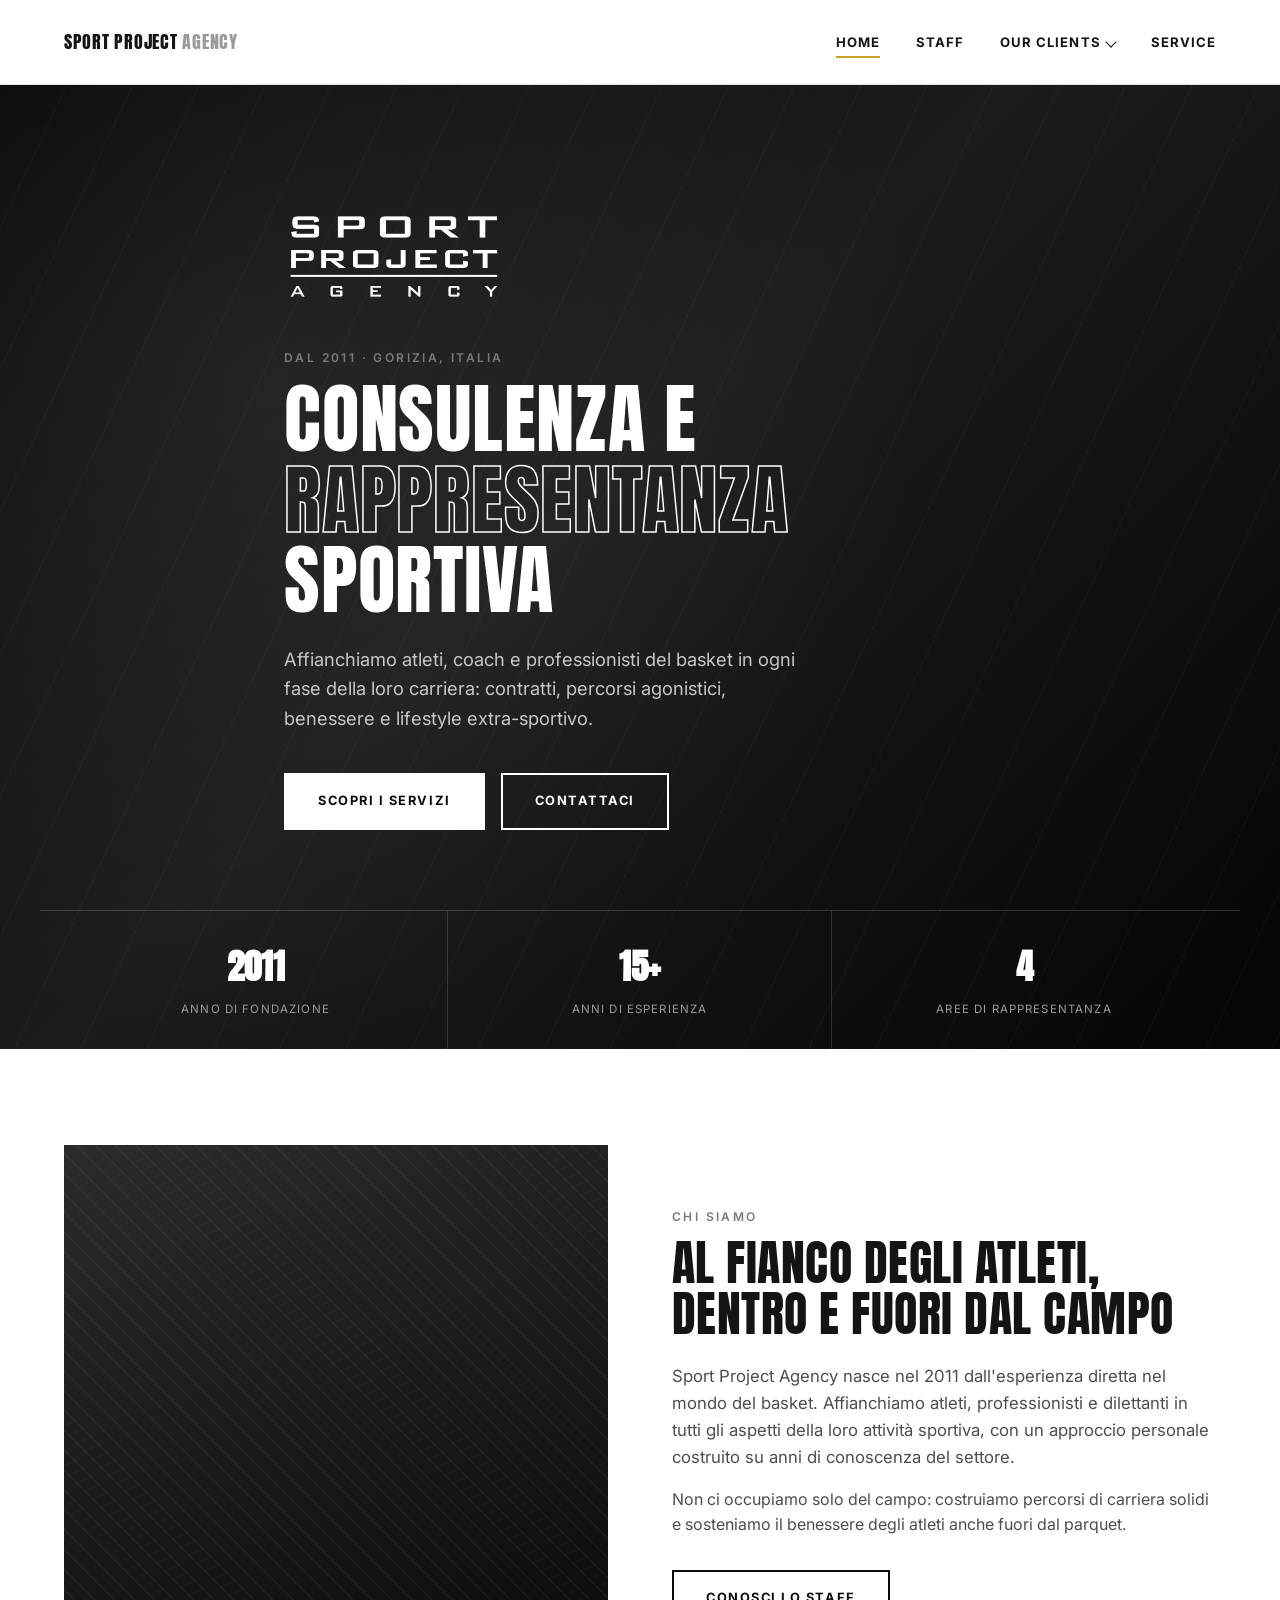
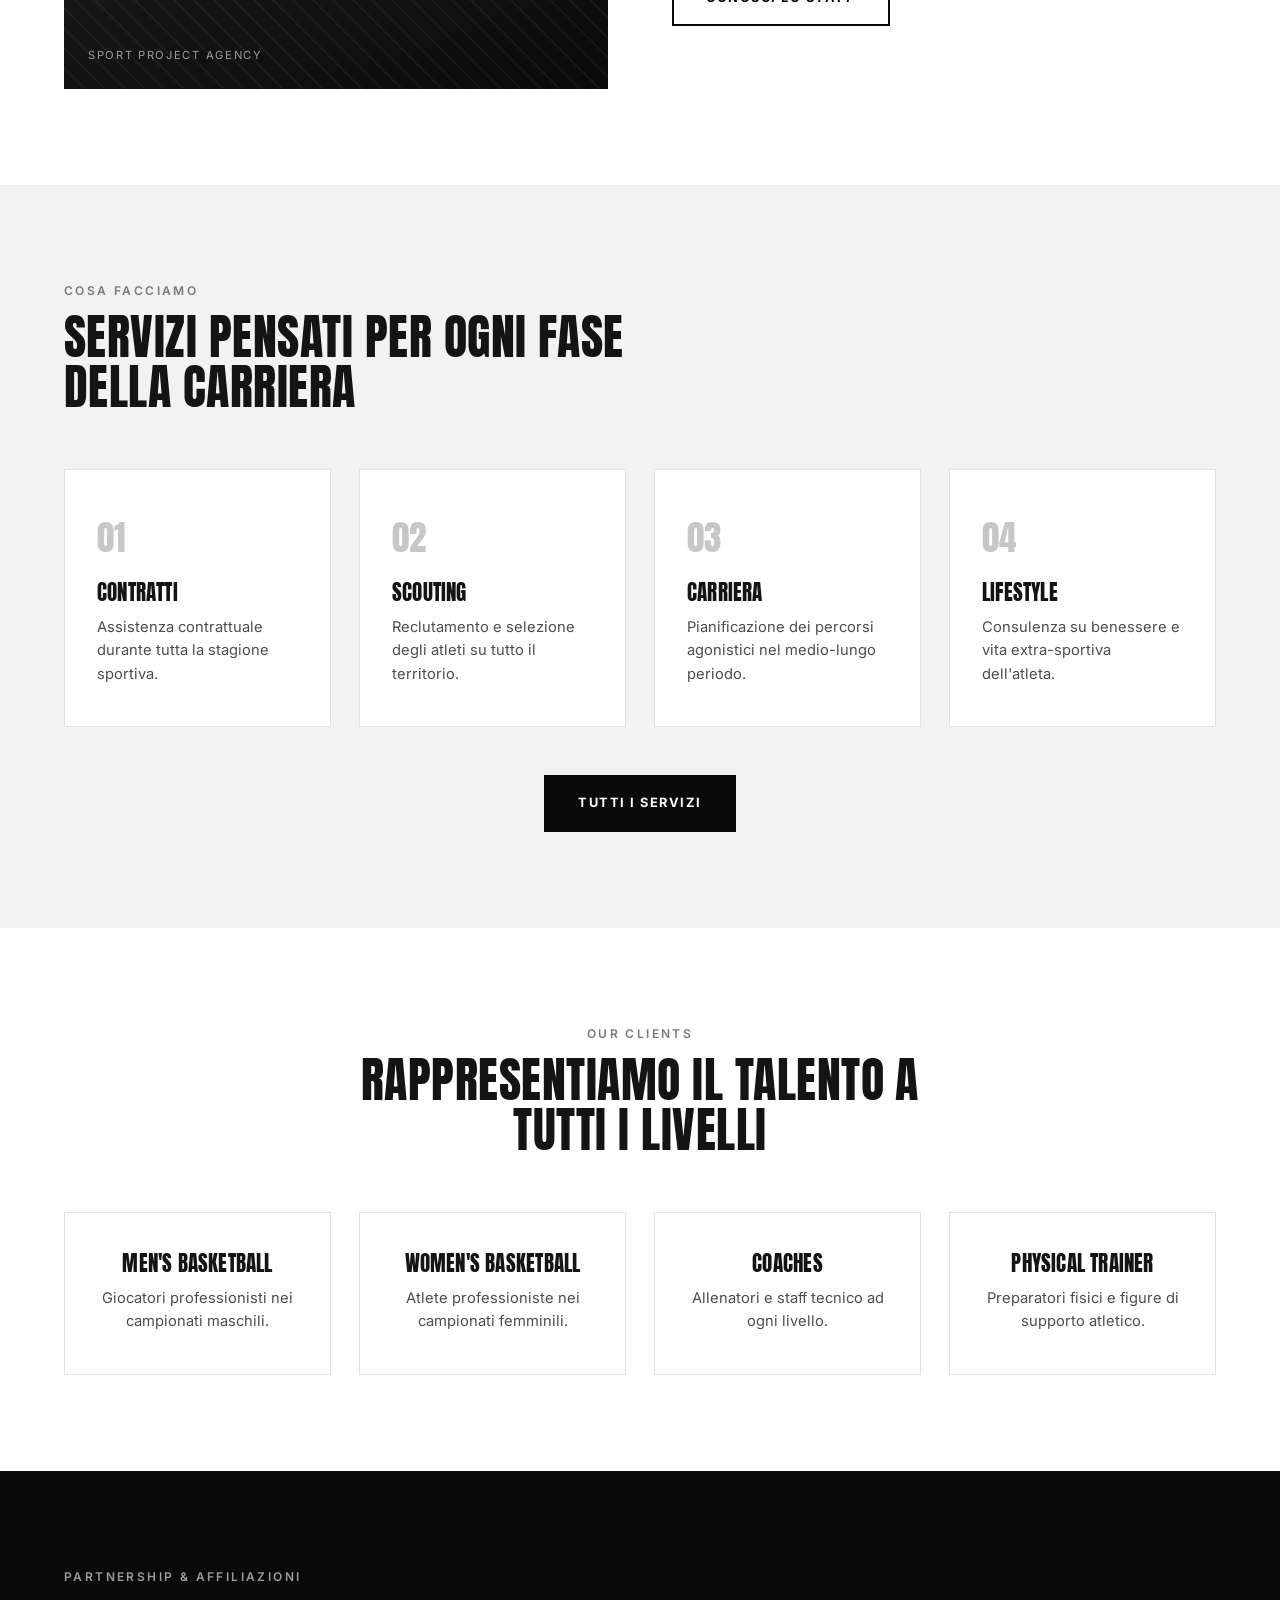
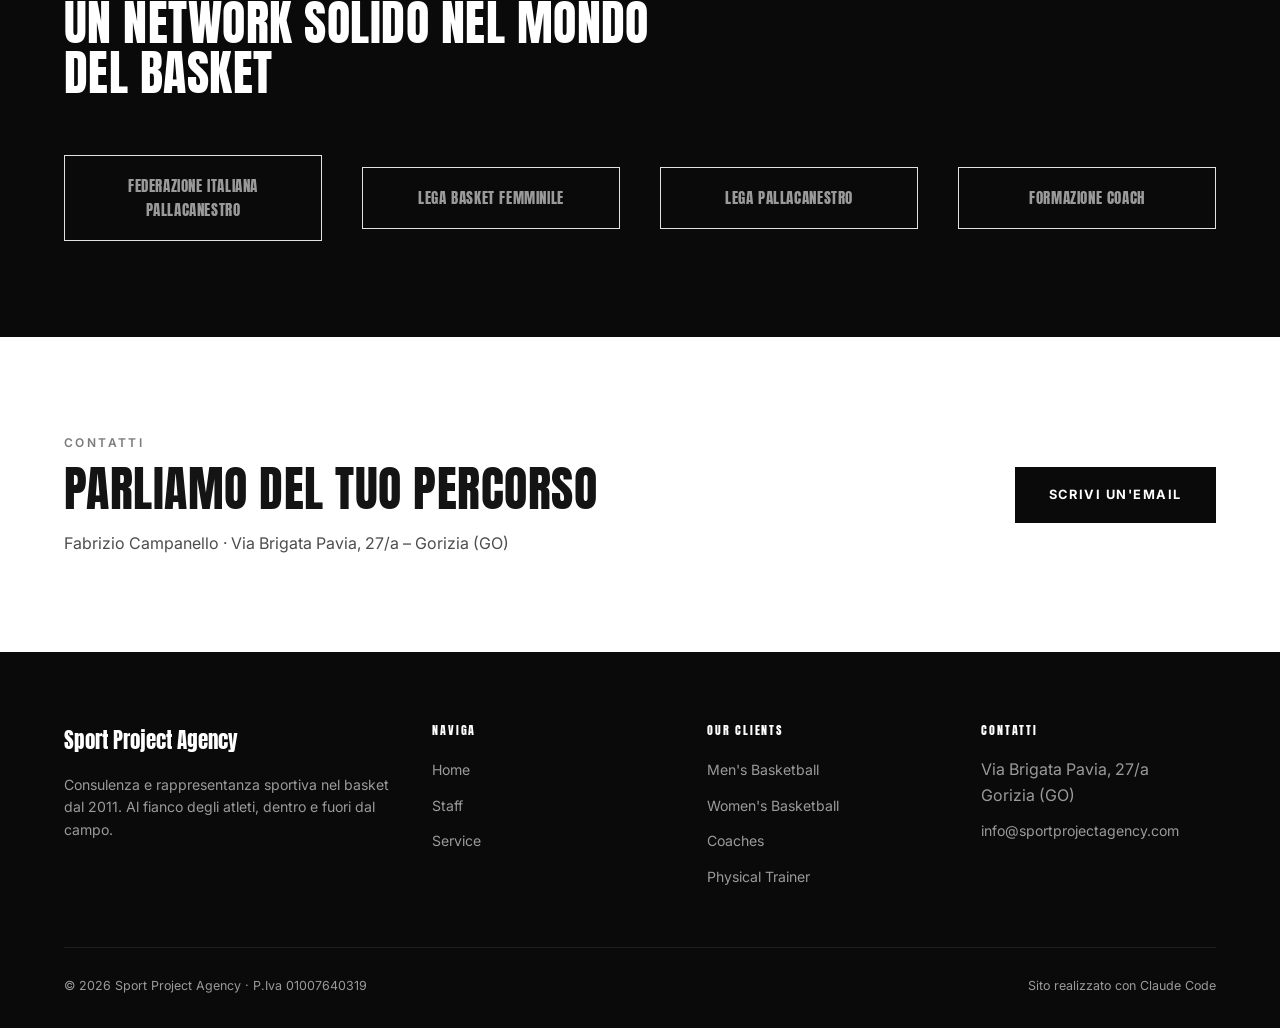
==== index.html @ 3b588384 "Add files via upload" ====
<!DOCTYPE html>
<html lang="it">
<head>
<meta charset="UTF-8">
<meta name="viewport" content="width=device-width, initial-scale=1.0">
<title>Sport Project Agency | Consulenza e Rappresentanza Sportiva</title>
<meta name="description" content="Sport Project Agency: consulenza e rappresentanza sportiva nel basket. Assistenza contrattuale, scouting, pianificazione carriera e benessere per atleti, coach e preparatori.">
<link rel="preconnect" href="https://fonts.googleapis.com">
<link href="https://fonts.googleapis.com/css2?family=Anton&family=Inter:wght@400;500;600;700&display=swap" rel="stylesheet">
<link rel="stylesheet" href="css/style.css">
</head>
<body>

<header class="site-header">
  <div class="container">
    <a href="index.html" class="logo">Sport Project <span>Agency</span></a>
    <nav class="nav">
      <ul class="nav-list">
        <li class="is-active"><a href="index.html">Home</a></li>
        <li><a href="staff.html">Staff</a></li>
        <li class="has-dropdown">
          <a href="#" class="dropdown-toggle">Our Clients <span class="caret"></span></a>
          <ul class="dropdown-menu">
            <li><a href="clients/mens-basketball.html">Men's Basketball</a></li>
            <li><a href="clients/womens-basketball.html">Women's Basketball</a></li>
            <li><a href="clients/coaches.html">Coaches</a></li>
            <li><a href="clients/physical-trainer.html">Physical Trainer</a></li>
          </ul>
        </li>
        <li><a href="service.html">Service</a></li>
      </ul>
      <a href="#contatti" class="btn btn--outline nav-cta">Contatti</a>
    </nav>
    <button class="nav-toggle" aria-label="Apri menu">
      <span></span><span></span><span></span>
    </button>
  </div>
</header>

<section class="hero">
  <div class="hero-bg"></div>
  <div class="container hero-content">
    <img src="assets/logo.png" alt="Sport Project Agency" class="hero-logo">
    <span class="eyebrow">Dal 2011 &middot; Gorizia, Italia</span>
    <h1>Consulenza e <em>rappresentanza</em> sportiva</h1>
    <p class="lead">Affianchiamo atleti, coach e professionisti del basket in ogni fase della loro carriera: contratti, percorsi agonistici, benessere e lifestyle extra-sportivo.</p>
    <div class="hero-actions">
      <a href="service.html" class="btn btn--light">Scopri i Servizi</a>
      <a href="#contatti" class="btn btn--outline" style="border-color:#fff;color:#fff">Contattaci</a>
    </div>
  </div>
  <div class="container hero-stats">
    <div><strong>2011</strong><span>Anno di Fondazione</span></div>
    <div><strong>15+</strong><span>Anni di Esperienza</span></div>
    <div><strong>4</strong><span>Aree di Rappresentanza</span></div>
  </div>
</section>

<section class="section">
  <div class="container split reveal">
    <div class="media-block square" data-label="Sport Project Agency"></div>
    <div>
      <span class="eyebrow">Chi Siamo</span>
      <h2>Al fianco degli atleti, dentro e fuori dal campo</h2>
      <p style="margin-top:24px;font-size:1.05rem;">Sport Project Agency nasce nel 2011 dall'esperienza diretta nel mondo del basket. Affianchiamo atleti, professionisti e dilettanti in tutti gli aspetti della loro attivit&agrave; sportiva, con un approccio personale costruito su anni di conoscenza del settore.</p>
      <p style="margin-top:16px;">Non ci occupiamo solo del campo: costruiamo percorsi di carriera solidi e sosteniamo il benessere degli atleti anche fuori dal parquet.</p>
      <a href="staff.html" class="btn btn--outline" style="margin-top:32px;">Conosci lo Staff</a>
    </div>
  </div>
</section>

<section class="section section--gray">
  <div class="container">
    <div class="section-head reveal">
      <span class="eyebrow">Cosa Facciamo</span>
      <h2>Servizi pensati per ogni fase della carriera</h2>
    </div>
    <div class="grid grid--4 reveal">
      <div class="card">
        <span class="num">01</span>
        <h3>Contratti</h3>
        <p>Assistenza contrattuale durante tutta la stagione sportiva.</p>
      </div>
      <div class="card">
        <span class="num">02</span>
        <h3>Scouting</h3>
        <p>Reclutamento e selezione degli atleti su tutto il territorio.</p>
      </div>
      <div class="card">
        <span class="num">03</span>
        <h3>Carriera</h3>
        <p>Pianificazione dei percorsi agonistici nel medio-lungo periodo.</p>
      </div>
      <div class="card">
        <span class="num">04</span>
        <h3>Lifestyle</h3>
        <p>Consulenza su benessere e vita extra-sportiva dell'atleta.</p>
      </div>
    </div>
    <div style="margin-top:48px;text-align:center;" class="reveal">
      <a href="service.html" class="btn">Tutti i Servizi</a>
    </div>
  </div>
</section>

<section class="section">
  <div class="container">
    <div class="section-head center reveal">
      <span class="eyebrow">Our Clients</span>
      <h2>Rappresentiamo il talento a tutti i livelli</h2>
    </div>
    <div class="grid grid--4 reveal">
      <a href="clients/mens-basketball.html" class="card" style="text-align:center;">
        <h3>Men's Basketball</h3>
        <p>Giocatori professionisti nei campionati maschili.</p>
      </a>
      <a href="clients/womens-basketball.html" class="card" style="text-align:center;">
        <h3>Women's Basketball</h3>
        <p>Atlete professioniste nei campionati femminili.</p>
      </a>
      <a href="clients/coaches.html" class="card" style="text-align:center;">
        <h3>Coaches</h3>
        <p>Allenatori e staff tecnico ad ogni livello.</p>
      </a>
      <a href="clients/physical-trainer.html" class="card" style="text-align:center;">
        <h3>Physical Trainer</h3>
        <p>Preparatori fisici e figure di supporto atletico.</p>
      </a>
    </div>
  </div>
</section>

<section class="section section--dark">
  <div class="container">
    <div class="section-head reveal">
      <span class="eyebrow">Partnership &amp; Affiliazioni</span>
      <h2>Un network solido nel mondo del basket</h2>
    </div>
    <div class="partners-row reveal">
      <div class="partner-badge">Federazione Italiana Pallacanestro</div>
      <div class="partner-badge">Lega Basket Femminile</div>
      <div class="partner-badge">Lega Pallacanestro</div>
      <div class="partner-badge">Formazione Coach</div>
    </div>
  </div>
</section>

<section class="section" id="contatti">
  <div class="container cta-band reveal">
    <div>
      <span class="eyebrow">Contatti</span>
      <h2>Parliamo del tuo percorso</h2>
      <p style="margin-top:16px;">Fabrizio Campanello &middot; Via Brigata Pavia, 27/a &ndash; Gorizia (GO)</p>
    </div>
    <a href="mailto:info@sportprojectagency.com" class="btn">Scrivi un'Email</a>
  </div>
</section>

<footer class="site-footer">
  <div class="container">
    <div class="footer-grid">
      <div>
        <span class="footer-logo">Sport Project Agency</span>
        <p>Consulenza e rappresentanza sportiva nel basket dal 2011. Al fianco degli atleti, dentro e fuori dal campo.</p>
      </div>
      <div>
        <h4>Naviga</h4>
        <ul>
          <li><a href="index.html">Home</a></li>
          <li><a href="staff.html">Staff</a></li>
          <li><a href="service.html">Service</a></li>
        </ul>
      </div>
      <div>
        <h4>Our Clients</h4>
        <ul>
          <li><a href="clients/mens-basketball.html">Men's Basketball</a></li>
          <li><a href="clients/womens-basketball.html">Women's Basketball</a></li>
          <li><a href="clients/coaches.html">Coaches</a></li>
          <li><a href="clients/physical-trainer.html">Physical Trainer</a></li>
        </ul>
      </div>
      <div>
        <h4>Contatti</h4>
        <ul>
          <li>Via Brigata Pavia, 27/a<br>Gorizia (GO)</li>
          <li><a href="mailto:info@sportprojectagency.com">info@sportprojectagency.com</a></li>
        </ul>
      </div>
    </div>
    <div class="footer-bottom">
      <span>&copy; 2026 Sport Project Agency &middot; P.Iva 01007640319</span>
      <span>Sito realizzato con Claude Code</span>
    </div>
  </div>
</footer>

<script src="js/main.js"></script>
</body>
</html>
---- css/style.css ----
/* ==========================================================================
   Sport Project Agency — Design System (Monocromo: Nero / Bianco / Grigio)
   ========================================================================== */

:root {
  --black: #0a0a0a;
  --near-black: #141414;
  --charcoal: #1f1f1f;
  --gray-900: #2b2b2b;
  --gray-700: #4d4d4d;
  --gray-500: #7a7a7a;
  --gray-400: #9a9a9a;
  --gray-300: #c7c7c7;
  --gray-200: #e2e2e2;
  --gray-100: #f2f2f2;
  --white: #ffffff;
  --gold: #c9a227;

  --font-display: 'Anton', 'Arial Narrow', sans-serif;
  --font-body: 'Inter', -apple-system, BlinkMacSystemFont, 'Segoe UI', Arial, sans-serif;

  --container: 1200px;
  --radius: 2px;
  --transition: 0.25s cubic-bezier(0.4, 0, 0.2, 1);
}

* { margin: 0; padding: 0; box-sizing: border-box; }

html { scroll-behavior: smooth; }

body {
  font-family: var(--font-body);
  color: var(--near-black);
  background: var(--white);
  line-height: 1.6;
  -webkit-font-smoothing: antialiased;
}

img { max-width: 100%; display: block; }

a { color: inherit; text-decoration: none; }

ul { list-style: none; }

.container {
  max-width: var(--container);
  margin: 0 auto;
  padding: 0 24px;
}

.eyebrow {
  font-size: 0.75rem;
  letter-spacing: 0.2em;
  text-transform: uppercase;
  color: var(--gray-500);
  font-weight: 600;
  margin-bottom: 12px;
  display: block;
}

h1, h2, h3, h4 {
  font-family: var(--font-display);
  text-transform: uppercase;
  letter-spacing: 0.01em;
  line-height: 1.05;
  font-weight: 400;
}

h1 { font-size: clamp(2.6rem, 6vw, 5rem); }
h2 { font-size: clamp(1.9rem, 4vw, 3rem); }
h3 { font-size: 1.3rem; }

p { color: var(--gray-700); }

.section {
  padding: 96px 0;
}

.section--dark {
  background: var(--black);
  color: var(--white);
}
.section--dark p { color: var(--gray-300); }
.section--dark .eyebrow { color: var(--gray-400); }

.section--gray {
  background: var(--gray-100);
}

.section-head {
  max-width: 640px;
  margin-bottom: 56px;
}

.section-head.center {
  margin-left: auto;
  margin-right: auto;
  text-align: center;
}

/* ---------- Buttons ---------- */
.btn {
  display: inline-flex;
  align-items: center;
  gap: 10px;
  padding: 16px 32px;
  font-size: 0.8rem;
  font-weight: 700;
  letter-spacing: 0.12em;
  text-transform: uppercase;
  border: 2px solid var(--black);
  background: var(--black);
  color: var(--white);
  transition: var(--transition);
  cursor: pointer;
}
.btn:hover { background: var(--white); color: var(--black); }

.btn--outline {
  background: transparent;
  color: var(--black);
  border-color: var(--black);
}
.btn--outline:hover { background: var(--black); color: var(--white); }

.btn--light {
  background: var(--white);
  color: var(--black);
  border-color: var(--white);
}
.btn--light:hover { background: transparent; color: var(--white); }

/* ---------- Header ---------- */
.site-header {
  position: sticky;
  top: 0;
  z-index: 1000;
  background: rgba(255, 255, 255, 0.98);
  border-bottom: 1px solid var(--gray-200);
}

.site-header .container {
  display: flex;
  align-items: center;
  justify-content: space-between;
  height: 84px;
}

.logo {
  font-family: var(--font-display);
  font-size: 1.15rem;
  letter-spacing: 0.04em;
  text-transform: uppercase;
  white-space: nowrap;
}
.logo span { color: var(--gray-400); }

.nav {
  display: flex;
  align-items: center;
  gap: 40px;
}

.nav-list {
  display: flex;
  gap: 36px;
  align-items: center;
}

.nav-list > li > a {
  font-size: 0.82rem;
  font-weight: 700;
  letter-spacing: 0.08em;
  text-transform: uppercase;
  padding: 8px 0;
  position: relative;
}

.nav-list > li > a::after {
  content: '';
  position: absolute;
  left: 0; bottom: 0;
  width: 0; height: 2px;
  background: var(--gold);
  transition: width var(--transition);
}
.nav-list > li > a:hover { color: var(--gold); }
.nav-list > li > a:hover::after,
.nav-list > li.is-active > a::after { width: 100%; }

.has-dropdown { position: relative; }

.dropdown-toggle {
  display: inline-flex;
  align-items: center;
  gap: 6px;
}
.dropdown-toggle .caret {
  width: 8px; height: 8px;
  border-right: 1.5px solid currentColor;
  border-bottom: 1.5px solid currentColor;
  transform: rotate(45deg);
  transition: transform var(--transition);
}
.has-dropdown.is-open .caret { transform: rotate(225deg); }

.dropdown-menu {
  position: absolute;
  top: calc(100% + 16px);
  left: 50%;
  transform: translateX(-50%);
  background: var(--black);
  min-width: 220px;
  padding: 8px;
  opacity: 0;
  visibility: hidden;
  transform: translateX(-50%) translateY(6px);
  transition: var(--transition);
}
.has-dropdown.is-open .dropdown-menu,
.has-dropdown:hover .dropdown-menu {
  opacity: 1;
  visibility: visible;
  transform: translateX(-50%) translateY(0);
}
.dropdown-menu a {
  display: block;
  padding: 12px 16px;
  color: var(--gray-300);
  font-size: 0.78rem;
  font-weight: 600;
  letter-spacing: 0.05em;
  text-transform: uppercase;
}
.dropdown-menu a:hover { color: var(--gold); background: var(--charcoal); }

.nav-cta { display: none; }

.nav-toggle {
  display: none;
  flex-direction: column;
  justify-content: center;
  gap: 5px;
  width: 32px;
  height: 32px;
  background: none;
  border: none;
  cursor: pointer;
}
.nav-toggle span {
  display: block;
  height: 2px;
  background: var(--black);
  transition: var(--transition);
}

/* ---------- Hero ---------- */
.hero {
  position: relative;
  min-height: 88vh;
  display: flex;
  flex-direction: column;
  justify-content: space-between;
  background: var(--black);
  color: var(--white);
  overflow: hidden;
}

.hero-bg {
  position: absolute;
  inset: 0;
  background:
    radial-gradient(circle at 20% 30%, rgba(255,255,255,0.08), transparent 55%),
    linear-gradient(135deg, #060606 0%, #1c1c1c 45%, #050505 100%);
}

.hero-bg::after {
  content: '';
  position: absolute;
  inset: 0;
  background-image: repeating-linear-gradient(115deg, rgba(255,255,255,0.03) 0px, rgba(255,255,255,0.03) 1px, transparent 1px, transparent 60px);
}

.hero-content {
  position: relative;
  z-index: 2;
  max-width: 760px;
  padding-top: 120px;
  padding-bottom: 80px;
}

.hero-logo {
  width: 220px;
  margin-bottom: 40px;
}

.hero h1 { margin-bottom: 24px; }
.hero h1 em {
  font-style: normal;
  color: transparent;
  -webkit-text-stroke: 1.5px var(--white);
}

.hero p.lead {
  font-size: 1.15rem;
  color: var(--gray-300);
  max-width: 520px;
  margin-bottom: 40px;
}

.hero-actions { display: flex; gap: 16px; flex-wrap: wrap; }

.hero-stats {
  position: relative;
  z-index: 2;
  width: 100%;
  display: grid;
  grid-template-columns: repeat(3, 1fr);
  border-top: 1px solid rgba(255,255,255,0.15);
}
.hero-stats div {
  padding: 28px 0;
  border-right: 1px solid rgba(255,255,255,0.15);
  text-align: center;
}
.hero-stats div:last-child { border-right: none; }
.hero-stats strong {
  display: block;
  font-family: var(--font-display);
  font-size: 2.2rem;
}
.hero-stats span {
  font-size: 0.72rem;
  letter-spacing: 0.1em;
  text-transform: uppercase;
  color: var(--gray-400);
}

/* ---------- About / split ---------- */
.split {
  display: grid;
  grid-template-columns: 1fr 1fr;
  gap: 64px;
  align-items: center;
}

.media-block {
  aspect-ratio: 4/5;
  background: linear-gradient(160deg, var(--gray-900), var(--black));
  position: relative;
  overflow: hidden;
}
.media-block::before {
  content: attr(data-label);
  position: absolute;
  bottom: 24px;
  left: 24px;
  color: var(--gray-400);
  font-size: 0.7rem;
  letter-spacing: 0.15em;
  text-transform: uppercase;
}
.media-block::after {
  content: '';
  position: absolute;
  inset: 0;
  background: repeating-linear-gradient(45deg, rgba(255,255,255,0.04) 0 2px, transparent 2px 14px);
}

.media-block.square { aspect-ratio: 1/1; }

/* ---------- Cards ---------- */
.grid {
  display: grid;
  gap: 28px;
}
.grid--3 { grid-template-columns: repeat(3, 1fr); }
.grid--4 { grid-template-columns: repeat(4, 1fr); }

.card {
  border: 1px solid var(--gray-200);
  padding: 40px 32px;
  transition: var(--transition);
  background: var(--white);
}
.card:hover {
  border-color: var(--black);
  transform: translateY(-4px);
}
.card .num {
  font-family: var(--font-display);
  font-size: 2.2rem;
  color: var(--gray-300);
  display: block;
  margin-bottom: 16px;
}
.card h3 { margin-bottom: 12px; }
.card p { font-size: 0.92rem; }

.icon-box {
  width: 48px; height: 48px;
  border: 1.5px solid var(--black);
  border-radius: 50%;
  display: flex;
  align-items: center;
  justify-content: center;
  margin-bottom: 20px;
}
.icon-box svg { width: 22px; height: 22px; stroke: var(--black); fill: none; stroke-width: 1.6; }

/* ---------- Partners ---------- */
.partners-row {
  display: flex;
  flex-wrap: wrap;
  gap: 40px;
  justify-content: space-between;
  align-items: center;
}
.partner-badge {
  font-family: var(--font-display);
  font-size: 0.95rem;
  letter-spacing: 0.04em;
  text-transform: uppercase;
  color: var(--gray-400);
  border: 1px solid var(--gray-200);
  padding: 18px 28px;
  transition: var(--transition);
  flex: 1 1 200px;
  text-align: center;
}
.partner-badge:hover { color: var(--black); border-color: var(--black); }

/* ---------- CTA band ---------- */
.cta-band {
  display: flex;
  justify-content: space-between;
  align-items: center;
  flex-wrap: wrap;
  gap: 24px;
}

/* ---------- Footer ---------- */
.site-footer {
  background: var(--black);
  color: var(--gray-400);
  padding: 72px 0 32px;
}
.footer-grid {
  display: grid;
  grid-template-columns: 1.4fr 1fr 1fr 1fr;
  gap: 40px;
  padding-bottom: 48px;
  border-bottom: 1px solid var(--charcoal);
}
.footer-grid h4 {
  color: var(--white);
  font-size: 0.75rem;
  letter-spacing: 0.15em;
  margin-bottom: 20px;
}
.footer-grid p, .footer-grid a { font-size: 0.88rem; color: var(--gray-400); }
.footer-grid ul li { margin-bottom: 10px; }
.footer-grid a:hover { color: var(--gold); }
.footer-logo {
  font-family: var(--font-display);
  color: var(--white);
  font-size: 1.3rem;
  margin-bottom: 16px;
  display: block;
}
.footer-bottom {
  display: flex;
  justify-content: space-between;
  flex-wrap: wrap;
  gap: 12px;
  padding-top: 28px;
  font-size: 0.78rem;
}

/* ---------- Page header (sub-pages) ---------- */
.page-header {
  background: var(--black);
  color: var(--white);
  padding: 160px 0 64px;
}
.page-header .eyebrow { color: var(--gray-400); }
.breadcrumb {
  font-size: 0.78rem;
  color: var(--gray-500);
  margin-top: 16px;
}
.breadcrumb a:hover { color: var(--gold); }

/* ---------- Timeline (staff page) ---------- */
.timeline {
  border-left: 2px solid var(--gray-200);
  margin-left: 8px;
}
.timeline-item {
  position: relative;
  padding: 0 0 48px 40px;
}
.timeline-item::before {
  content: '';
  position: absolute;
  left: -7px; top: 4px;
  width: 12px; height: 12px;
  border-radius: 50%;
  background: var(--black);
}
.timeline-item .year {
  font-family: var(--font-display);
  font-size: 1.4rem;
  display: block;
  margin-bottom: 6px;
}
.timeline-item:last-child { padding-bottom: 0; }

/* ---------- Athlete grid (clients pages) ---------- */
.filter-bar {
  display: flex;
  gap: 10px;
  flex-wrap: wrap;
  margin-bottom: 48px;
}
.filter-btn {
  padding: 10px 20px;
  border: 1px solid var(--gray-300);
  background: transparent;
  font-size: 0.75rem;
  font-weight: 700;
  letter-spacing: 0.08em;
  text-transform: uppercase;
  cursor: pointer;
  transition: var(--transition);
}
.filter-btn:hover { border-color: var(--black); }
.filter-btn.is-active { background: var(--black); color: var(--white); border-color: var(--black); }

.athlete-grid {
  display: grid;
  grid-template-columns: repeat(4, 1fr);
  gap: 24px;
}
.athlete-card { text-align: center; }
.athlete-photo {
  aspect-ratio: 1/1;
  background: linear-gradient(160deg, var(--gray-300), var(--gray-100));
  display: flex;
  align-items: center;
  justify-content: center;
  margin-bottom: 16px;
  position: relative;
  overflow: hidden;
}
.athlete-photo span {
  font-family: var(--font-display);
  font-size: 2.4rem;
  color: var(--white);
  -webkit-text-stroke: 1px var(--gray-500);
}
.athlete-photo::after {
  content: '';
  position: absolute;
  inset: 0;
  background: linear-gradient(180deg, transparent 60%, rgba(0,0,0,0.25) 100%);
}
.athlete-card h3 { font-size: 1rem; margin-bottom: 6px; }
.athlete-card .role {
  font-size: 0.72rem;
  letter-spacing: 0.08em;
  text-transform: uppercase;
  color: var(--gray-500);
}
.athlete-card[hidden] { display: none; }

/* ---------- Service list page ---------- */
.service-detail-grid {
  display: grid;
  grid-template-columns: repeat(3, 1fr);
  gap: 1px;
  background: var(--gray-200);
}
.service-detail {
  background: var(--white);
  padding: 48px 36px;
}
.service-detail .num {
  font-family: var(--font-display);
  font-size: 1.1rem;
  color: var(--gray-400);
  margin-bottom: 20px;
  display: block;
}

/* ---------- Reveal animation ---------- */
.reveal {
  opacity: 0;
  transform: translateY(24px);
  transition: opacity 0.6s ease, transform 0.6s ease;
}
.reveal.is-visible {
  opacity: 1;
  transform: translateY(0);
}

/* ---------- Responsive ---------- */
@media (max-width: 992px) {
  .grid--4 { grid-template-columns: repeat(2, 1fr); }
  .grid--3 { grid-template-columns: repeat(2, 1fr); }
  .athlete-grid { grid-template-columns: repeat(3, 1fr); }
  .footer-grid { grid-template-columns: 1fr 1fr; }
  .service-detail-grid { grid-template-columns: repeat(2, 1fr); }
  .split { grid-template-columns: 1fr; }
}

@media (max-width: 720px) {
  .nav { position: fixed; top: 84px; left: 0; right: 0; bottom: 0;
    background: var(--white); flex-direction: column; justify-content: flex-start;
    padding: 32px 24px; transform: translateX(100%); transition: var(--transition);
    overflow-y: auto;
  }
  .nav.is-open { transform: translateX(0); }
  .nav-list { flex-direction: column; align-items: flex-start; gap: 24px; width: 100%; }
  .dropdown-menu { position: static; opacity: 1; visibility: visible; display: none; background: var(--gray-100); margin-top: 12px; width: 100%; }
  .has-dropdown.is-open .dropdown-menu,
  .has-dropdown:hover .dropdown-menu { display: block; transform: none; left: auto; }
  .dropdown-menu a { color: var(--near-black); }
  .dropdown-menu a:hover { background: var(--gray-200); color: var(--gold); }
  .nav-toggle { display: flex; }
  .nav-cta { display: inline-flex; margin-top: 12px; }

  .grid--4, .grid--3, .athlete-grid { grid-template-columns: repeat(2, 1fr); }
  .footer-grid { grid-template-columns: 1fr; }
  .service-detail-grid { grid-template-columns: 1fr; }
  .hero-stats { grid-template-columns: 1fr; }
  .hero-stats div { border-right: none; border-bottom: 1px solid rgba(255,255,255,0.15); }
  .section { padding: 64px 0; }
}

@media (max-width: 480px) {
  .grid--4, .grid--3, .athlete-grid { grid-template-columns: 1fr 1fr; }
  .cta-band { flex-direction: column; align-items: flex-start; }
}
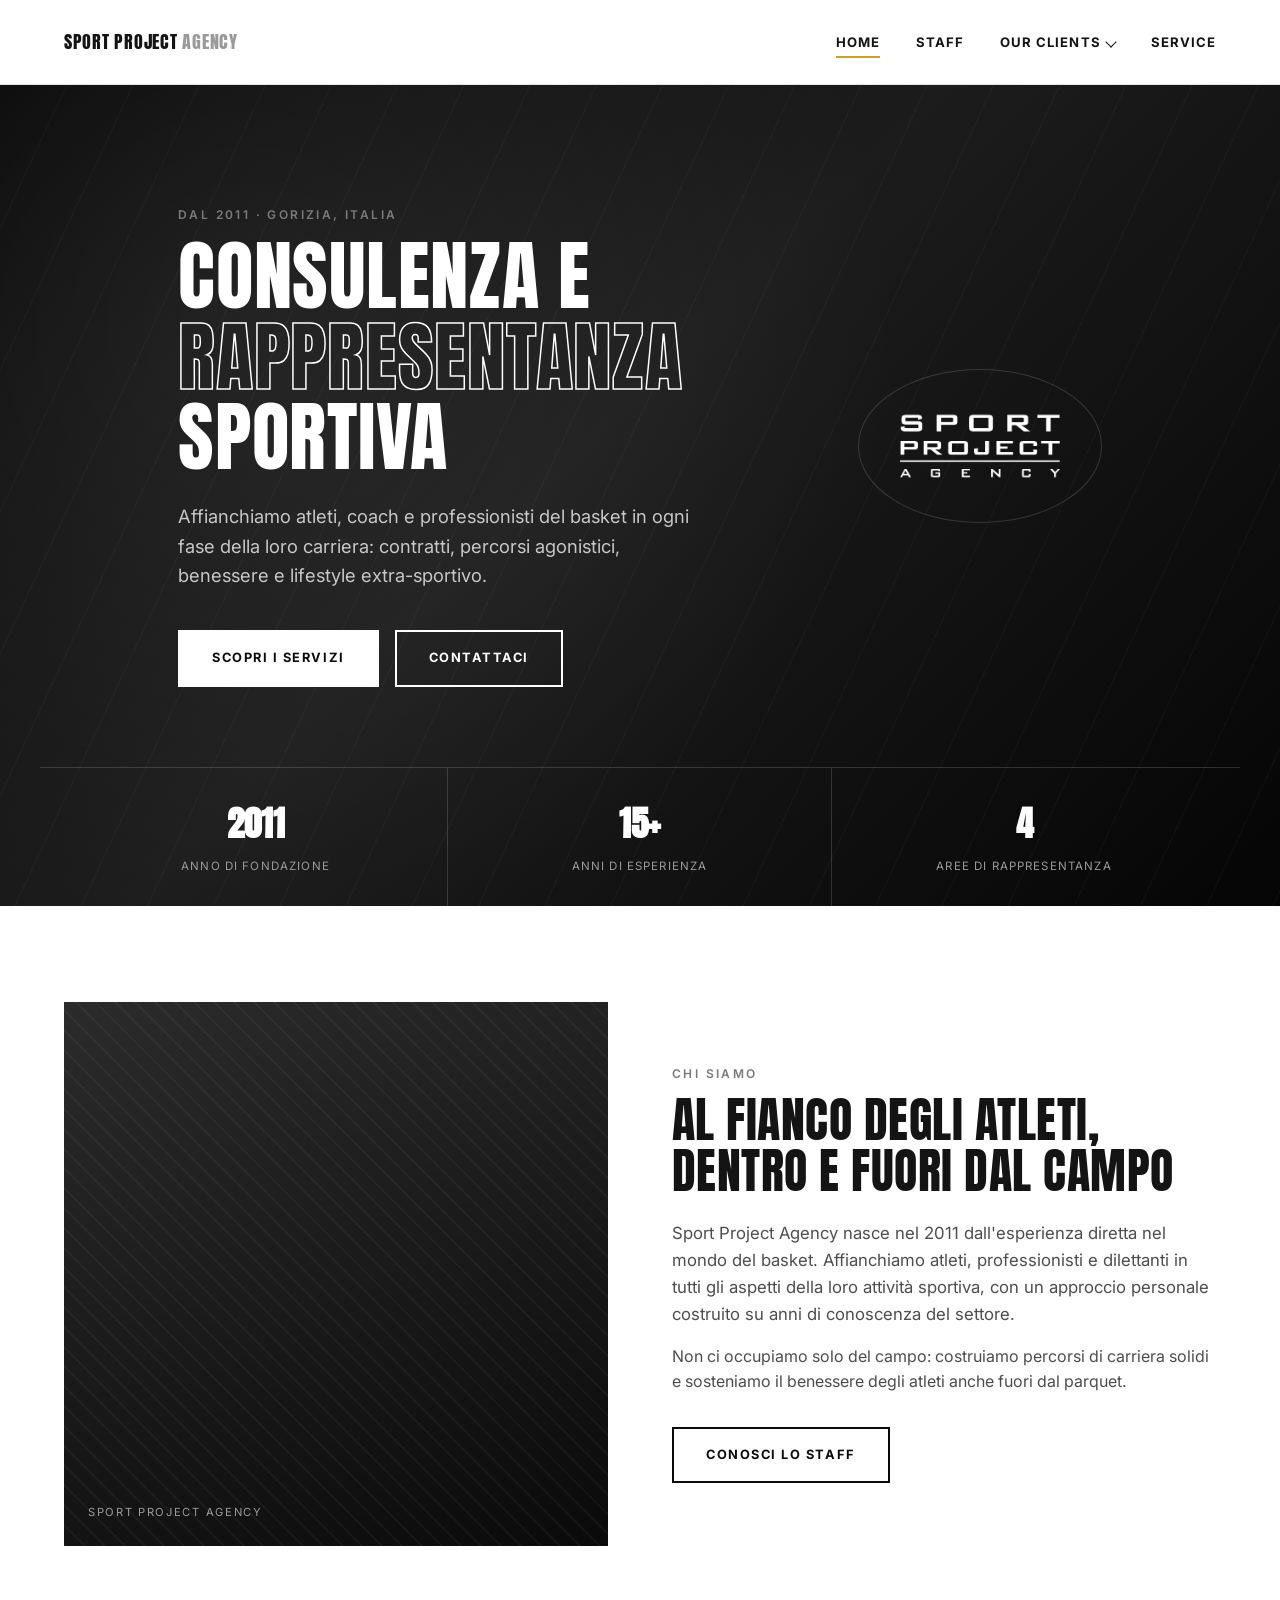
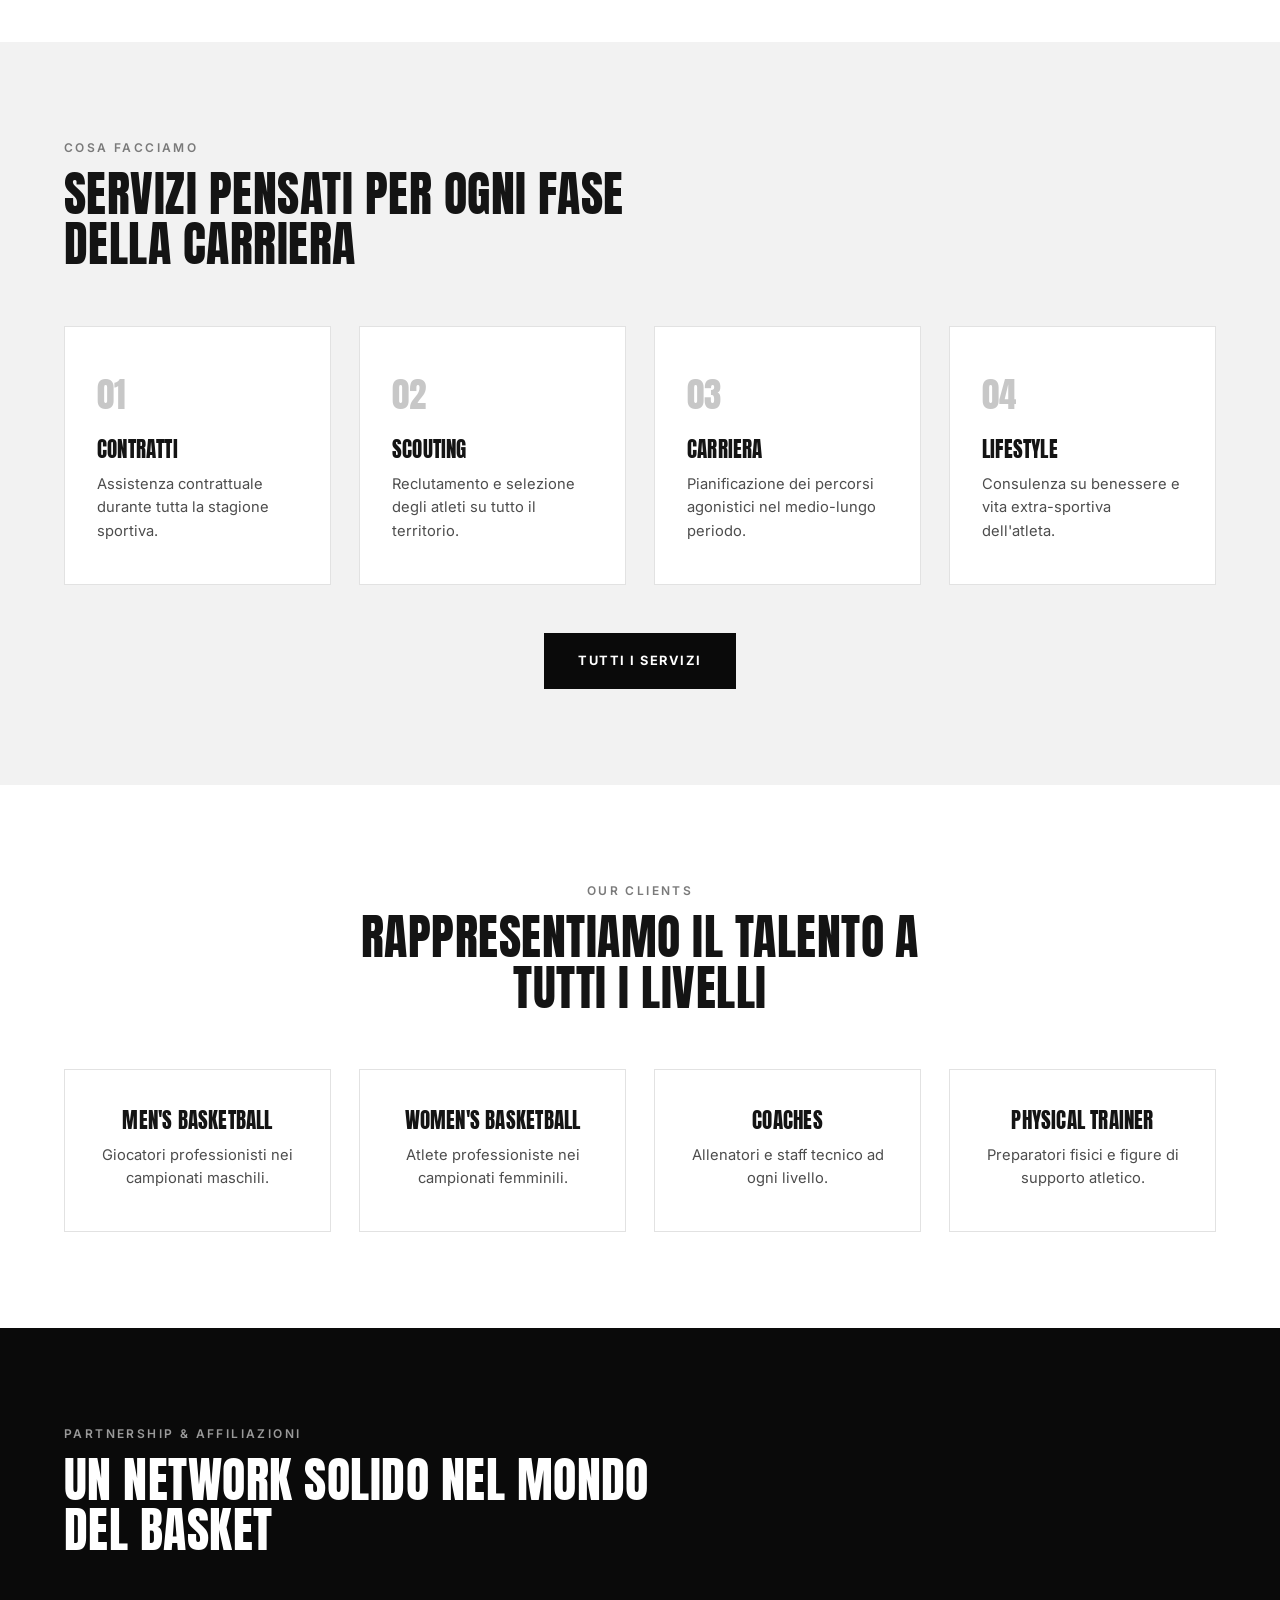
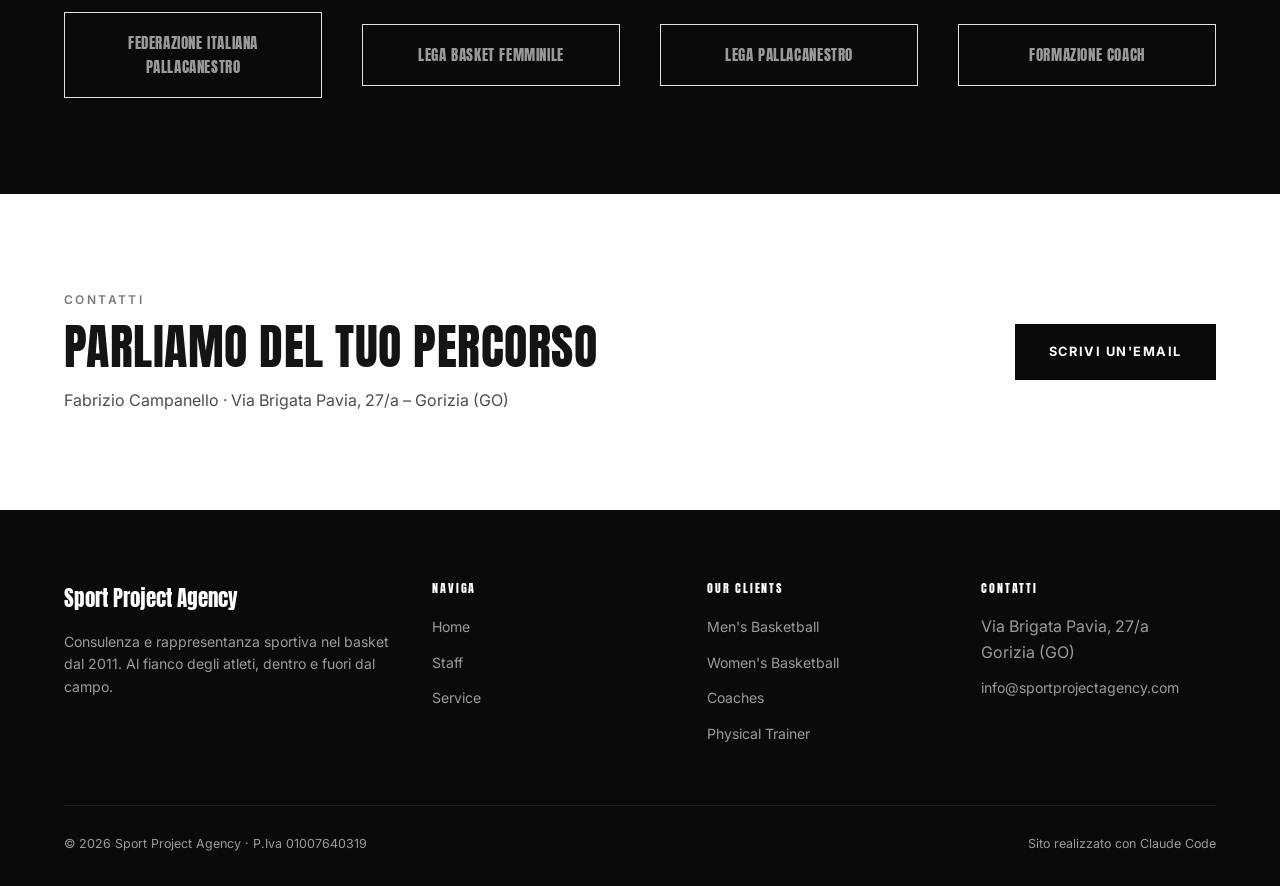
==== commit 2f06ecd8: "Sportprojectagency- revisione 1" ====
--- a/index.html
+++ b/index.html
@@ -40,13 +40,17 @@
 <section class="hero">
   <div class="hero-bg"></div>
   <div class="container hero-content">
-    <img src="assets/logo.png" alt="Sport Project Agency" class="hero-logo">
-    <span class="eyebrow">Dal 2011 &middot; Gorizia, Italia</span>
-    <h1>Consulenza e <em>rappresentanza</em> sportiva</h1>
-    <p class="lead">Affianchiamo atleti, coach e professionisti del basket in ogni fase della loro carriera: contratti, percorsi agonistici, benessere e lifestyle extra-sportivo.</p>
-    <div class="hero-actions">
-      <a href="service.html" class="btn btn--light">Scopri i Servizi</a>
-      <a href="#contatti" class="btn btn--outline" style="border-color:#fff;color:#fff">Contattaci</a>
+    <div class="hero-text">
+      <span class="eyebrow">Dal 2011 &middot; Gorizia, Italia</span>
+      <h1>Consulenza e <em>rappresentanza</em> sportiva</h1>
+      <p class="lead">Affianchiamo atleti, coach e professionisti del basket in ogni fase della loro carriera: contratti, percorsi agonistici, benessere e lifestyle extra-sportivo.</p>
+      <div class="hero-actions">
+        <a href="service.html" class="btn btn--light">Scopri i Servizi</a>
+        <a href="#contatti" class="btn btn--outline" style="border-color:#fff;color:#fff">Contattaci</a>
+      </div>
+    </div>
+    <div class="hero-visual">
+      <img src="assets/logo.png" alt="Sport Project Agency" class="hero-logo">
     </div>
   </div>
   <div class="container hero-stats">
--- a/css/style.css
+++ b/css/style.css
@@ -284,14 +284,28 @@
 .hero-content {
   position: relative;
   z-index: 2;
-  max-width: 760px;
+  display: flex;
+  align-items: center;
+  justify-content: space-between;
+  gap: 60px;
   padding-top: 120px;
   padding-bottom: 80px;
 }
 
+.hero-text { max-width: 620px; }
+
+.hero-visual {
+  flex-shrink: 0;
+  display: flex;
+  align-items: center;
+  justify-content: center;
+  padding: 36px;
+  border: 1px solid rgba(255,255,255,0.15);
+  border-radius: 50%;
+}
+
 .hero-logo {
-  width: 220px;
-  margin-bottom: 40px;
+  width: 170px;
 }
 
 .hero h1 { margin-bottom: 24px; }
@@ -612,6 +626,11 @@
   .footer-grid { grid-template-columns: 1fr 1fr; }
   .service-detail-grid { grid-template-columns: repeat(2, 1fr); }
   .split { grid-template-columns: 1fr; }
+
+  .hero-content { flex-direction: column-reverse; text-align: center; gap: 40px; }
+  .hero-text { max-width: 100%; }
+  .hero-text .lead { margin-left: auto; margin-right: auto; }
+  .hero-actions { justify-content: center; }
 }
 
 @media (max-width: 720px) {
@@ -635,6 +654,8 @@
   .service-detail-grid { grid-template-columns: 1fr; }
   .hero-stats { grid-template-columns: 1fr; }
   .hero-stats div { border-right: none; border-bottom: 1px solid rgba(255,255,255,0.15); }
+  .hero-visual { padding: 24px; }
+  .hero-logo { width: 130px; }
   .section { padding: 64px 0; }
 }
 
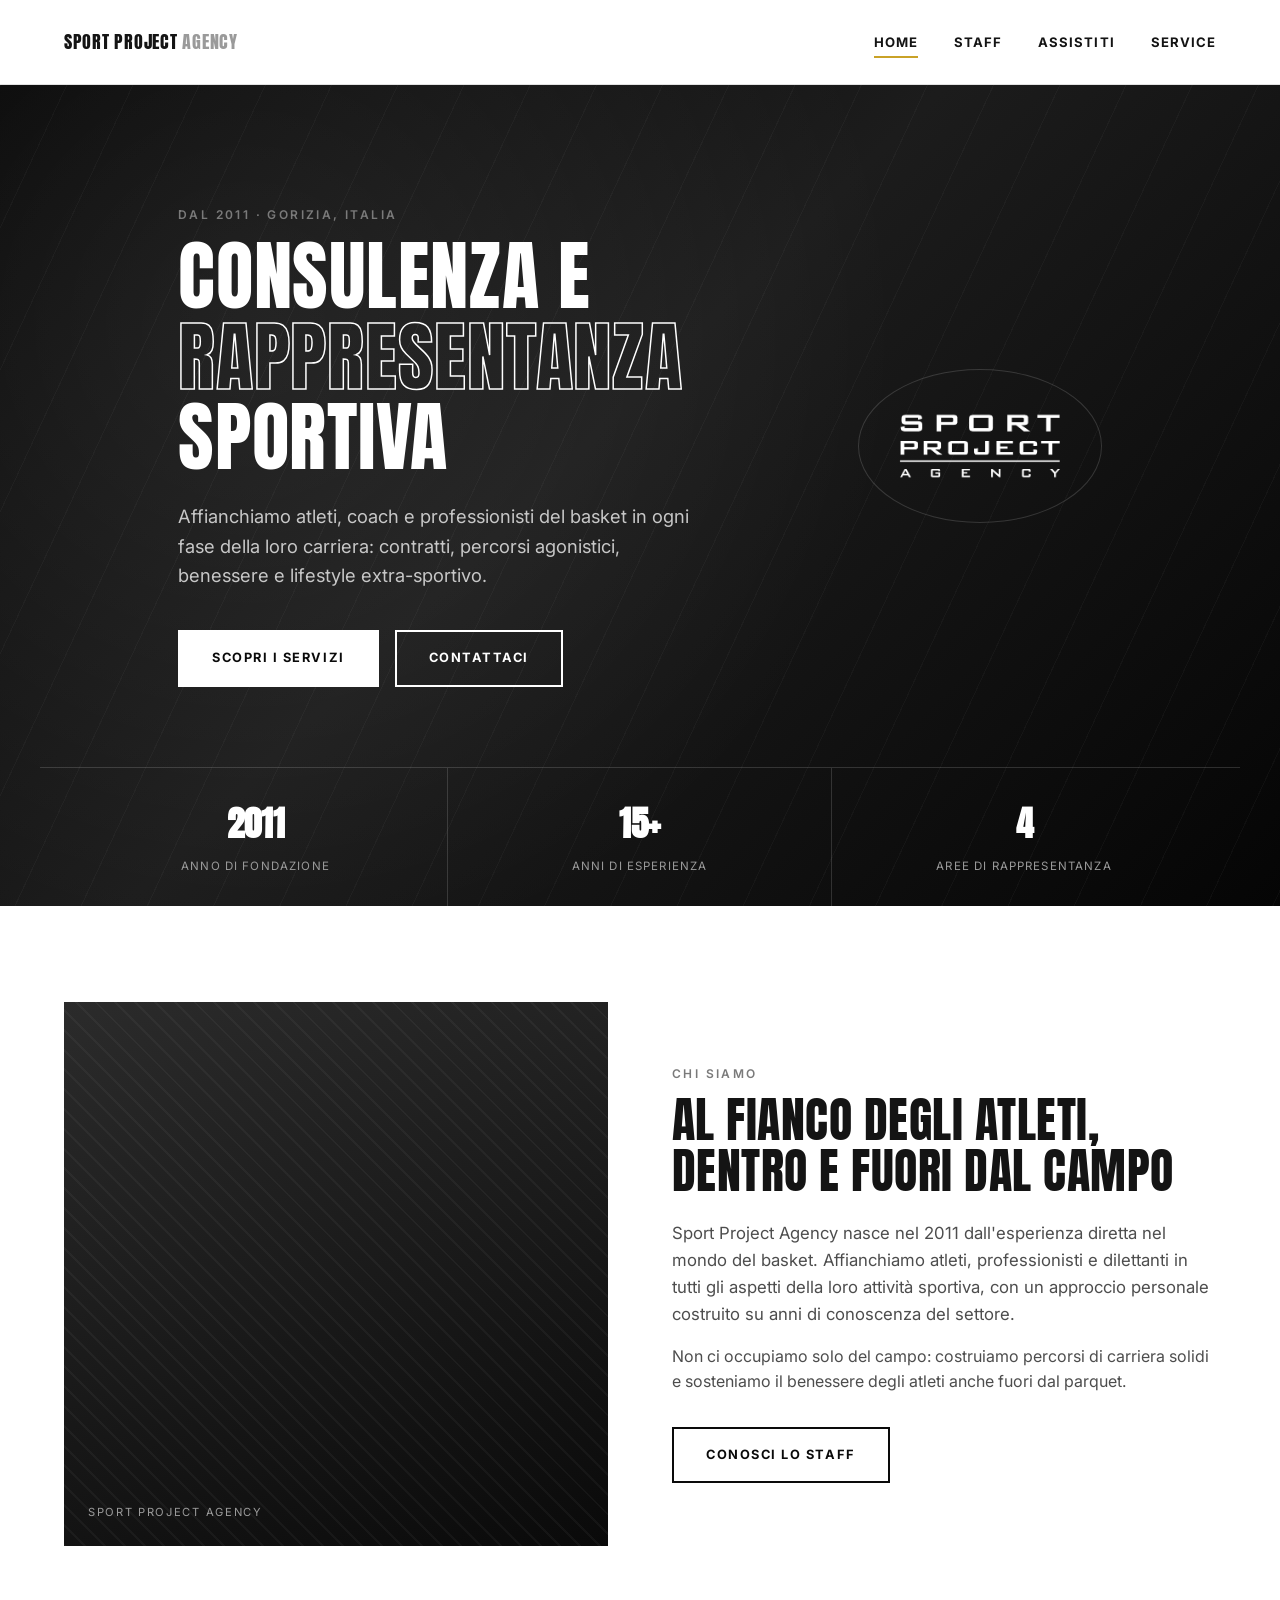
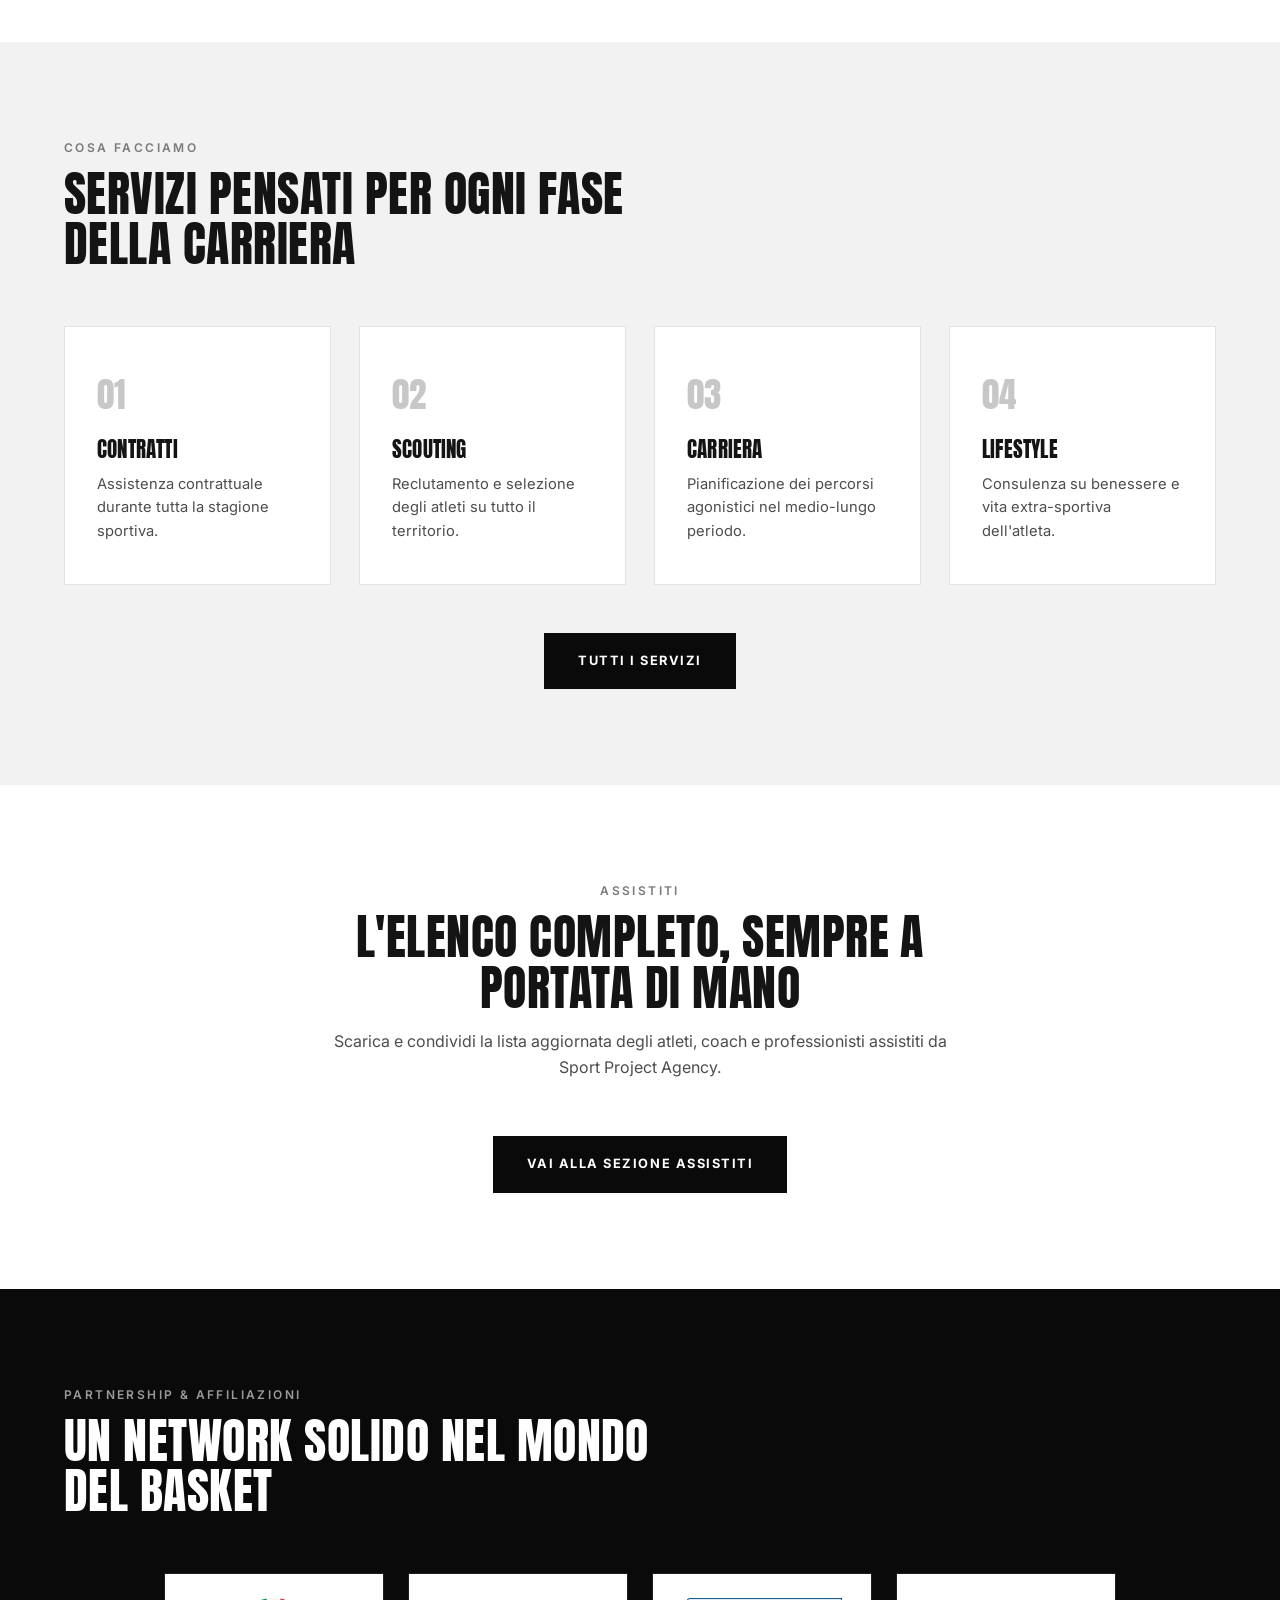
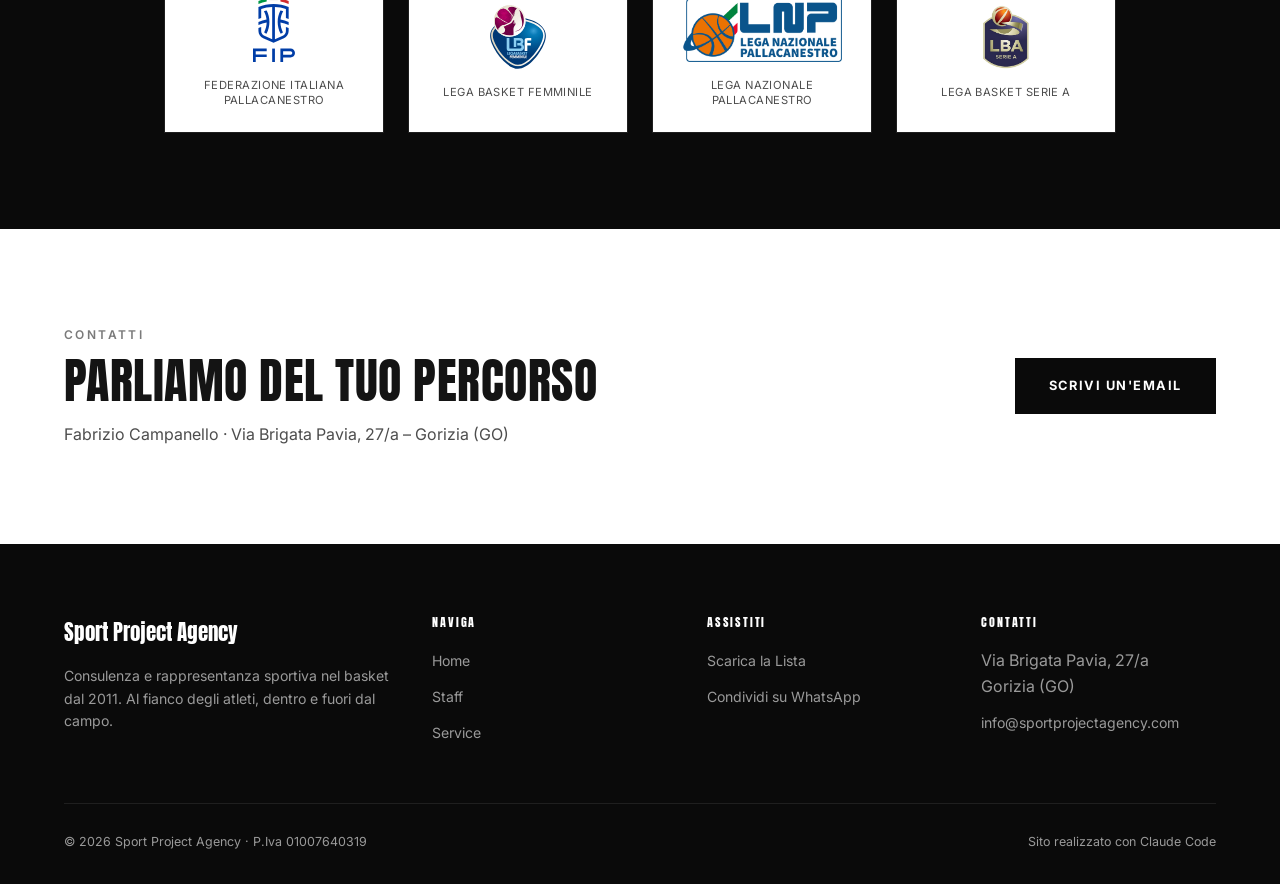
==== commit dc9f631f: "19-8-2026" ====
--- a/index.html
+++ b/index.html
@@ -18,15 +18,7 @@
       <ul class="nav-list">
         <li class="is-active"><a href="index.html">Home</a></li>
         <li><a href="staff.html">Staff</a></li>
-        <li class="has-dropdown">
-          <a href="#" class="dropdown-toggle">Our Clients <span class="caret"></span></a>
-          <ul class="dropdown-menu">
-            <li><a href="clients/mens-basketball.html">Men's Basketball</a></li>
-            <li><a href="clients/womens-basketball.html">Women's Basketball</a></li>
-            <li><a href="clients/coaches.html">Coaches</a></li>
-            <li><a href="clients/physical-trainer.html">Physical Trainer</a></li>
-          </ul>
-        </li>
+        <li><a href="assistiti.html">Assistiti</a></li>
         <li><a href="service.html">Service</a></li>
       </ul>
       <a href="#contatti" class="btn btn--outline nav-cta">Contatti</a>
@@ -110,26 +102,12 @@
 <section class="section">
   <div class="container">
     <div class="section-head center reveal">
-      <span class="eyebrow">Our Clients</span>
-      <h2>Rappresentiamo il talento a tutti i livelli</h2>
+      <span class="eyebrow">Assistiti</span>
+      <h2>L'elenco completo, sempre a portata di mano</h2>
+      <p style="margin-top:16px;">Scarica e condividi la lista aggiornata degli atleti, coach e professionisti assistiti da Sport Project Agency.</p>
     </div>
-    <div class="grid grid--4 reveal">
-      <a href="clients/mens-basketball.html" class="card" style="text-align:center;">
-        <h3>Men's Basketball</h3>
-        <p>Giocatori professionisti nei campionati maschili.</p>
-      </a>
-      <a href="clients/womens-basketball.html" class="card" style="text-align:center;">
-        <h3>Women's Basketball</h3>
-        <p>Atlete professioniste nei campionati femminili.</p>
-      </a>
-      <a href="clients/coaches.html" class="card" style="text-align:center;">
-        <h3>Coaches</h3>
-        <p>Allenatori e staff tecnico ad ogni livello.</p>
-      </a>
-      <a href="clients/physical-trainer.html" class="card" style="text-align:center;">
-        <h3>Physical Trainer</h3>
-        <p>Preparatori fisici e figure di supporto atletico.</p>
-      </a>
+    <div style="text-align:center;" class="reveal">
+      <a href="assistiti.html" class="btn">Vai alla Sezione Assistiti</a>
     </div>
   </div>
 </section>
@@ -141,10 +119,22 @@
       <h2>Un network solido nel mondo del basket</h2>
     </div>
     <div class="partners-row reveal">
-      <div class="partner-badge">Federazione Italiana Pallacanestro</div>
-      <div class="partner-badge">Lega Basket Femminile</div>
-      <div class="partner-badge">Lega Pallacanestro</div>
-      <div class="partner-badge">Formazione Coach</div>
+      <div class="partner-badge">
+        <img src="assets/partners/fip.svg" alt="Logo FIP - Federazione Italiana Pallacanestro" loading="lazy">
+        <span>Federazione Italiana Pallacanestro</span>
+      </div>
+      <div class="partner-badge">
+        <img src="assets/partners/lbf.svg" alt="Logo LBF - Lega Basket Femminile" loading="lazy">
+        <span>Lega Basket Femminile</span>
+      </div>
+      <div class="partner-badge">
+        <img src="assets/partners/lnp.png" alt="Logo LNP - Lega Nazionale Pallacanestro" loading="lazy">
+        <span>Lega Nazionale Pallacanestro</span>
+      </div>
+      <div class="partner-badge">
+        <img src="assets/partners/lba.png" alt="Logo LBA - Lega Basket Serie A" loading="lazy">
+        <span>Lega Basket Serie A</span>
+      </div>
     </div>
   </div>
 </section>
@@ -176,12 +166,10 @@
         </ul>
       </div>
       <div>
-        <h4>Our Clients</h4>
+        <h4>Assistiti</h4>
         <ul>
-          <li><a href="clients/mens-basketball.html">Men's Basketball</a></li>
-          <li><a href="clients/womens-basketball.html">Women's Basketball</a></li>
-          <li><a href="clients/coaches.html">Coaches</a></li>
-          <li><a href="clients/physical-trainer.html">Physical Trainer</a></li>
+          <li><a href="assistiti.html">Scarica la Lista</a></li>
+          <li><a href="assistiti.html#condividi">Condividi su WhatsApp</a></li>
         </ul>
       </div>
       <div>
--- a/css/style.css
+++ b/css/style.css
@@ -130,6 +130,20 @@
 }
 .btn--light:hover { background: transparent; color: var(--white); }
 
+.btn:disabled,
+.btn[aria-disabled="true"] {
+  opacity: 0.4;
+  cursor: not-allowed;
+  pointer-events: none;
+}
+
+.btn--whatsapp {
+  background: #25d366;
+  border-color: #25d366;
+  color: var(--black);
+}
+.btn--whatsapp:hover { background: transparent; color: #25d366; }
+
 /* ---------- Header ---------- */
 .site-header {
   position: sticky;
@@ -426,23 +440,39 @@
 .partners-row {
   display: flex;
   flex-wrap: wrap;
-  gap: 40px;
-  justify-content: space-between;
-  align-items: center;
+  gap: 24px;
+  justify-content: center;
+  align-items: stretch;
 }
 .partner-badge {
-  font-family: var(--font-display);
-  font-size: 0.95rem;
+  width: 220px;
+  height: 160px;
+  flex: 0 0 220px;
+  display: flex;
+  flex-direction: column;
+  align-items: center;
+  justify-content: center;
+  gap: 16px;
+  background: var(--white);
+  border: 1px solid var(--charcoal);
+  padding: 20px;
+  transition: var(--transition);
+}
+.partner-badge:hover { border-color: var(--gold); transform: translateY(-4px); }
+.partner-badge img {
+  max-width: 100%;
+  max-height: 64px;
+  width: auto;
+  object-fit: contain;
+}
+.partner-badge span {
+  font-size: 0.7rem;
   letter-spacing: 0.04em;
   text-transform: uppercase;
-  color: var(--gray-400);
-  border: 1px solid var(--gray-200);
-  padding: 18px 28px;
-  transition: var(--transition);
-  flex: 1 1 200px;
+  color: var(--gray-700);
   text-align: center;
-}
-.partner-badge:hover { color: var(--black); border-color: var(--black); }
+  line-height: 1.3;
+}
 
 /* ---------- CTA band ---------- */
 .cta-band {
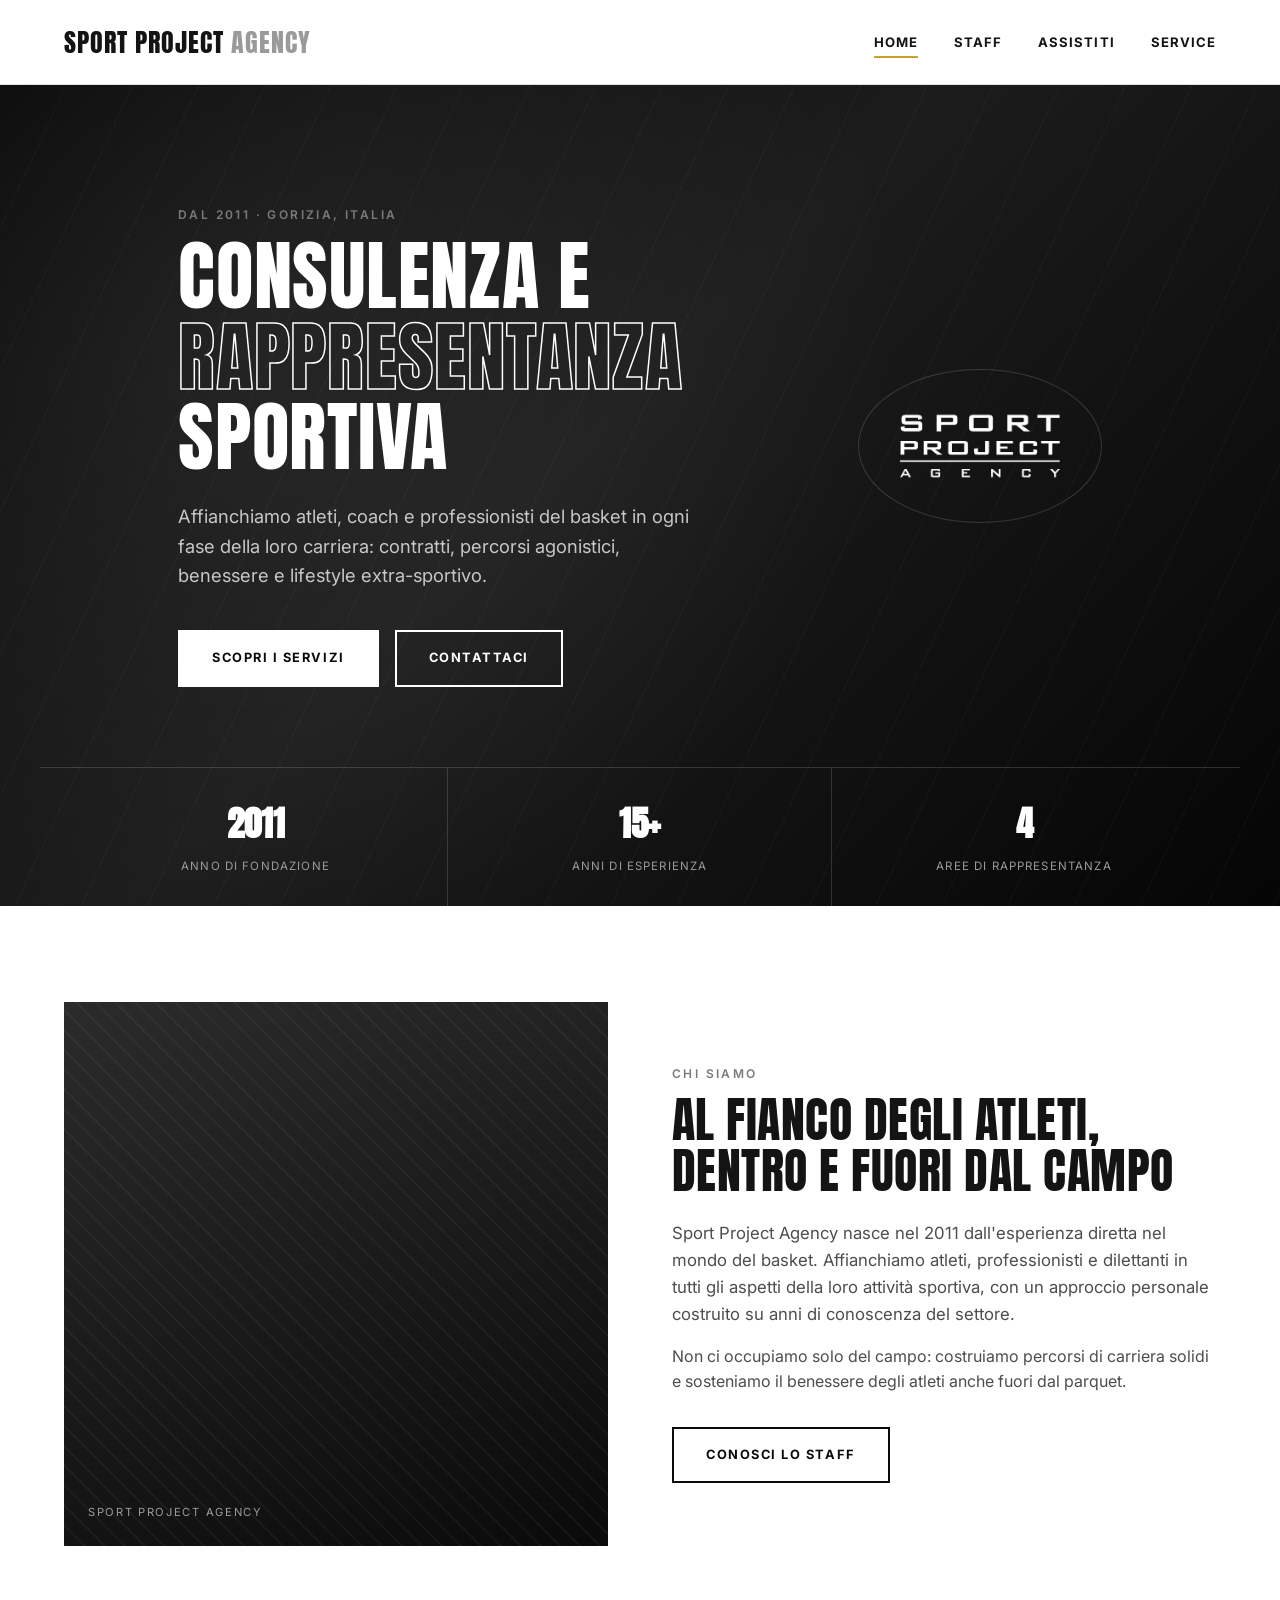
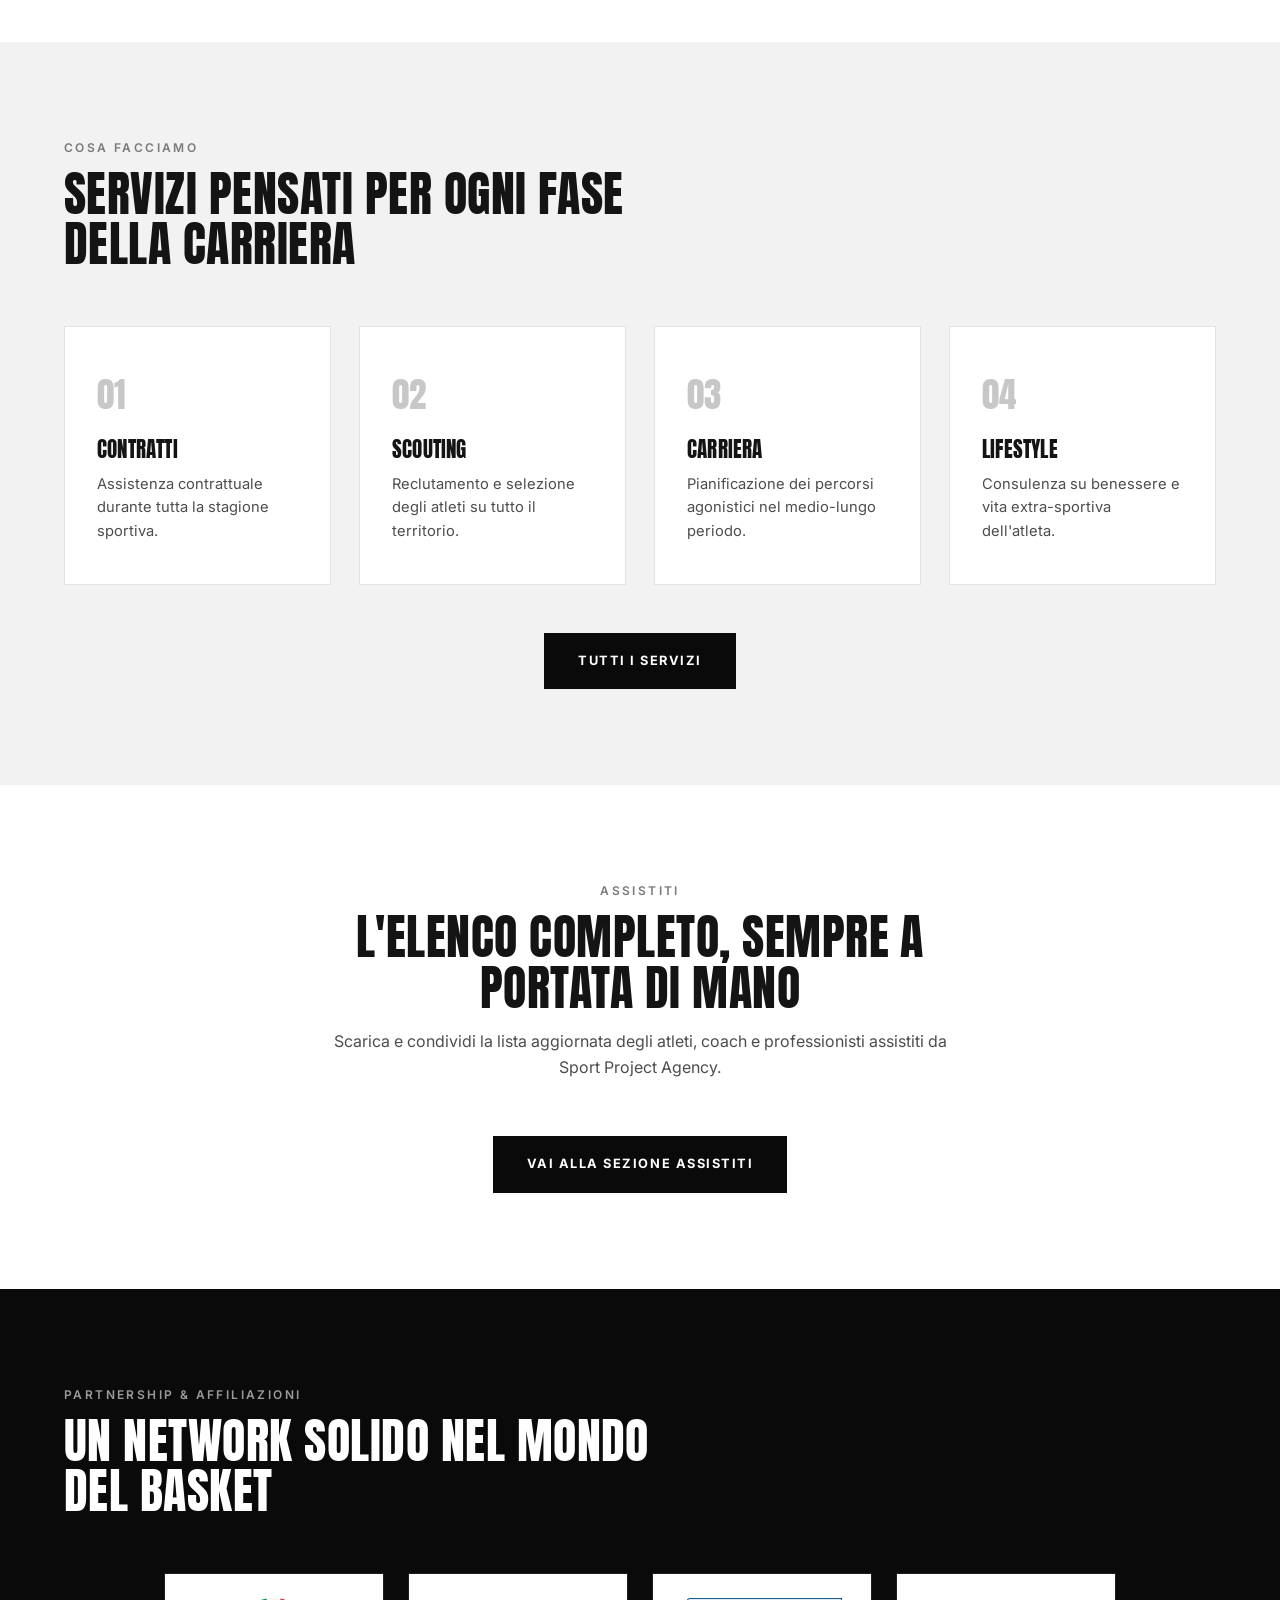
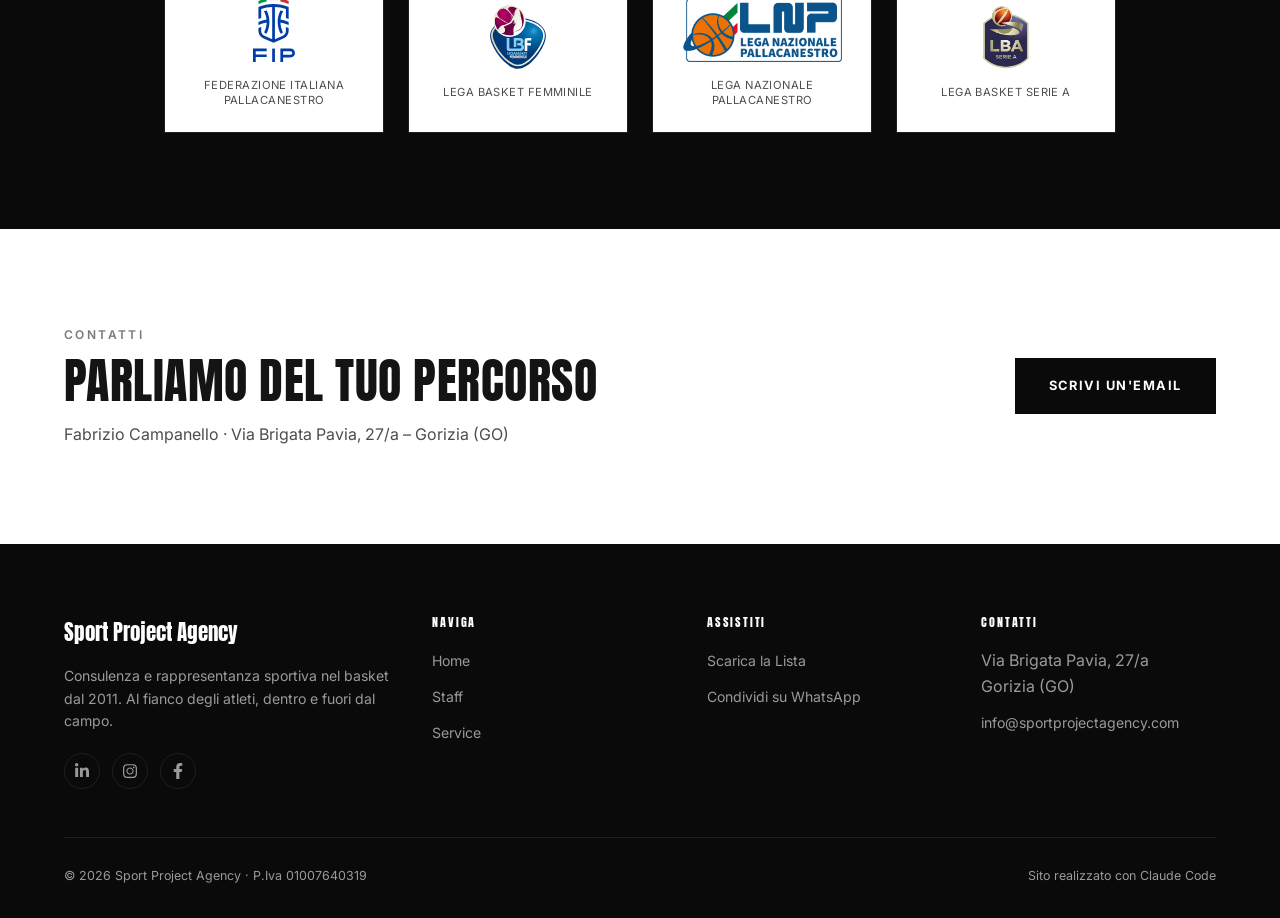
==== commit 5171f842: "Aggiunte icone social vuote nel footer Icone LinkedIn, Instagram e Facebook (link placeholder) nella" ====
--- a/index.html
+++ b/index.html
@@ -156,6 +156,11 @@
       <div>
         <span class="footer-logo">Sport Project Agency</span>
         <p>Consulenza e rappresentanza sportiva nel basket dal 2011. Al fianco degli atleti, dentro e fuori dal campo.</p>
+        <div class="footer-social">
+          <a href="#" aria-label="LinkedIn"><svg viewBox="0 0 448 512"><path d="M100.28 448H7.4V148.9h92.88zM53.79 108.1C24.09 108.1 0 83.5 0 53.8a53.79 53.79 0 0 1 107.58 0c0 29.7-24.1 54.3-53.79 54.3zM447.9 448h-92.68V302.4c0-34.7-.7-79.2-48.29-79.2-48.29 0-55.69 37.7-55.69 76.7V448h-92.78V148.9h89.08v40.8h1.3c12.4-23.5 42.69-48.3 87.88-48.3 94 0 111.28 61.9 111.28 142.3V448z"/></svg></a>
+          <a href="#" aria-label="Instagram"><svg viewBox="0 0 448 512"><path d="M224.1 141c-63.6 0-114.9 51.3-114.9 114.9 0 63.6 51.3 114.9 114.9 114.9 63.6 0 114.9-51.3 114.9-114.9 0-63.6-51.3-114.9-114.9-114.9zM224.1 336c-44.1 0-80-35.9-80-80s35.9-80 80-80 80 35.9 80 80-35.9 80-80 80zm146.4-194.3c0 14.9-12 26.9-26.9 26.9-14.9 0-26.9-12-26.9-26.9 0-14.9 12-26.9 26.9-26.9 14.9 0 26.9 12 26.9 26.9zm76.1 27.2c-1.7-35.9-9.9-67.7-36.2-93.9-26.2-26.2-58-34.4-93.9-36.2-37-2.1-147.9-2.1-184.9 0-35.8 1.7-67.6 9.9-93.9 36.1s-34.4 58-36.2 93.9c-2.1 37-2.1 147.9 0 184.9 1.7 35.9 9.9 67.7 36.2 93.9s58 34.4 93.9 36.2c37 2.1 147.9 2.1 184.9 0 35.9-1.7 67.7-9.9 93.9-36.2 26.2-26.2 34.4-58 36.2-93.9 2.1-37 2.1-147.8 0-184.8zM398.8 388c-7.8 19.6-22.9 34.7-42.6 42.6-29.5 11.7-99.5 9-132.2 9s-102.7 2.6-132.2-9c-19.6-7.8-34.7-22.9-42.6-42.6-11.7-29.5-9-99.5-9-132.2s-2.6-102.7 9-132.2c7.8-19.6 22.9-34.7 42.6-42.6 29.5-11.7 99.5-9 132.2-9s102.7-2.6 132.2 9c19.6 7.8 34.7 22.9 42.6 42.6 11.7 29.5 9 99.5 9 132.2s2.7 102.8-9 132.2z"/></svg></a>
+          <a href="#" aria-label="Facebook"><svg viewBox="0 0 320 512"><path d="M279.14 288l14.22-92.66h-88.91v-60.13c0-25.35 12.42-50.06 52.24-50.06h40.42V6.26S260.43 0 225.36 0c-73.22 0-121.08 44.38-121.08 124.72v70.62H22.89V288h81.39v224h100.17V288z"/></svg></a>
+        </div>
       </div>
       <div>
         <h4>Naviga</h4>
--- a/css/style.css
+++ b/css/style.css
@@ -162,7 +162,7 @@
 
 .logo {
   font-family: var(--font-display);
-  font-size: 1.15rem;
+  font-size: 1.6rem;
   letter-spacing: 0.04em;
   text-transform: uppercase;
   white-space: nowrap;
@@ -520,6 +520,32 @@
   padding-top: 28px;
   font-size: 0.78rem;
 }
+.footer-social {
+  display: flex;
+  gap: 12px;
+  margin-top: 20px;
+}
+.footer-social a {
+  width: 36px;
+  height: 36px;
+  display: flex;
+  align-items: center;
+  justify-content: center;
+  border: 1px solid var(--charcoal);
+  border-radius: 50%;
+  transition: border-color var(--transition), background var(--transition);
+}
+.footer-social a:hover {
+  border-color: var(--gold);
+  background: var(--charcoal);
+}
+.footer-social svg {
+  width: 16px;
+  height: 16px;
+  fill: var(--gray-400);
+  transition: fill var(--transition);
+}
+.footer-social a:hover svg { fill: var(--gold); }
 
 /* ---------- Page header (sub-pages) ---------- */
 .page-header {
@@ -664,6 +690,8 @@
 }
 
 @media (max-width: 720px) {
+  .logo { font-size: 1.25rem; }
+
   .nav { position: fixed; top: 84px; left: 0; right: 0; bottom: 0;
     background: var(--white); flex-direction: column; justify-content: flex-start;
     padding: 32px 24px; transform: translateX(100%); transition: var(--transition);
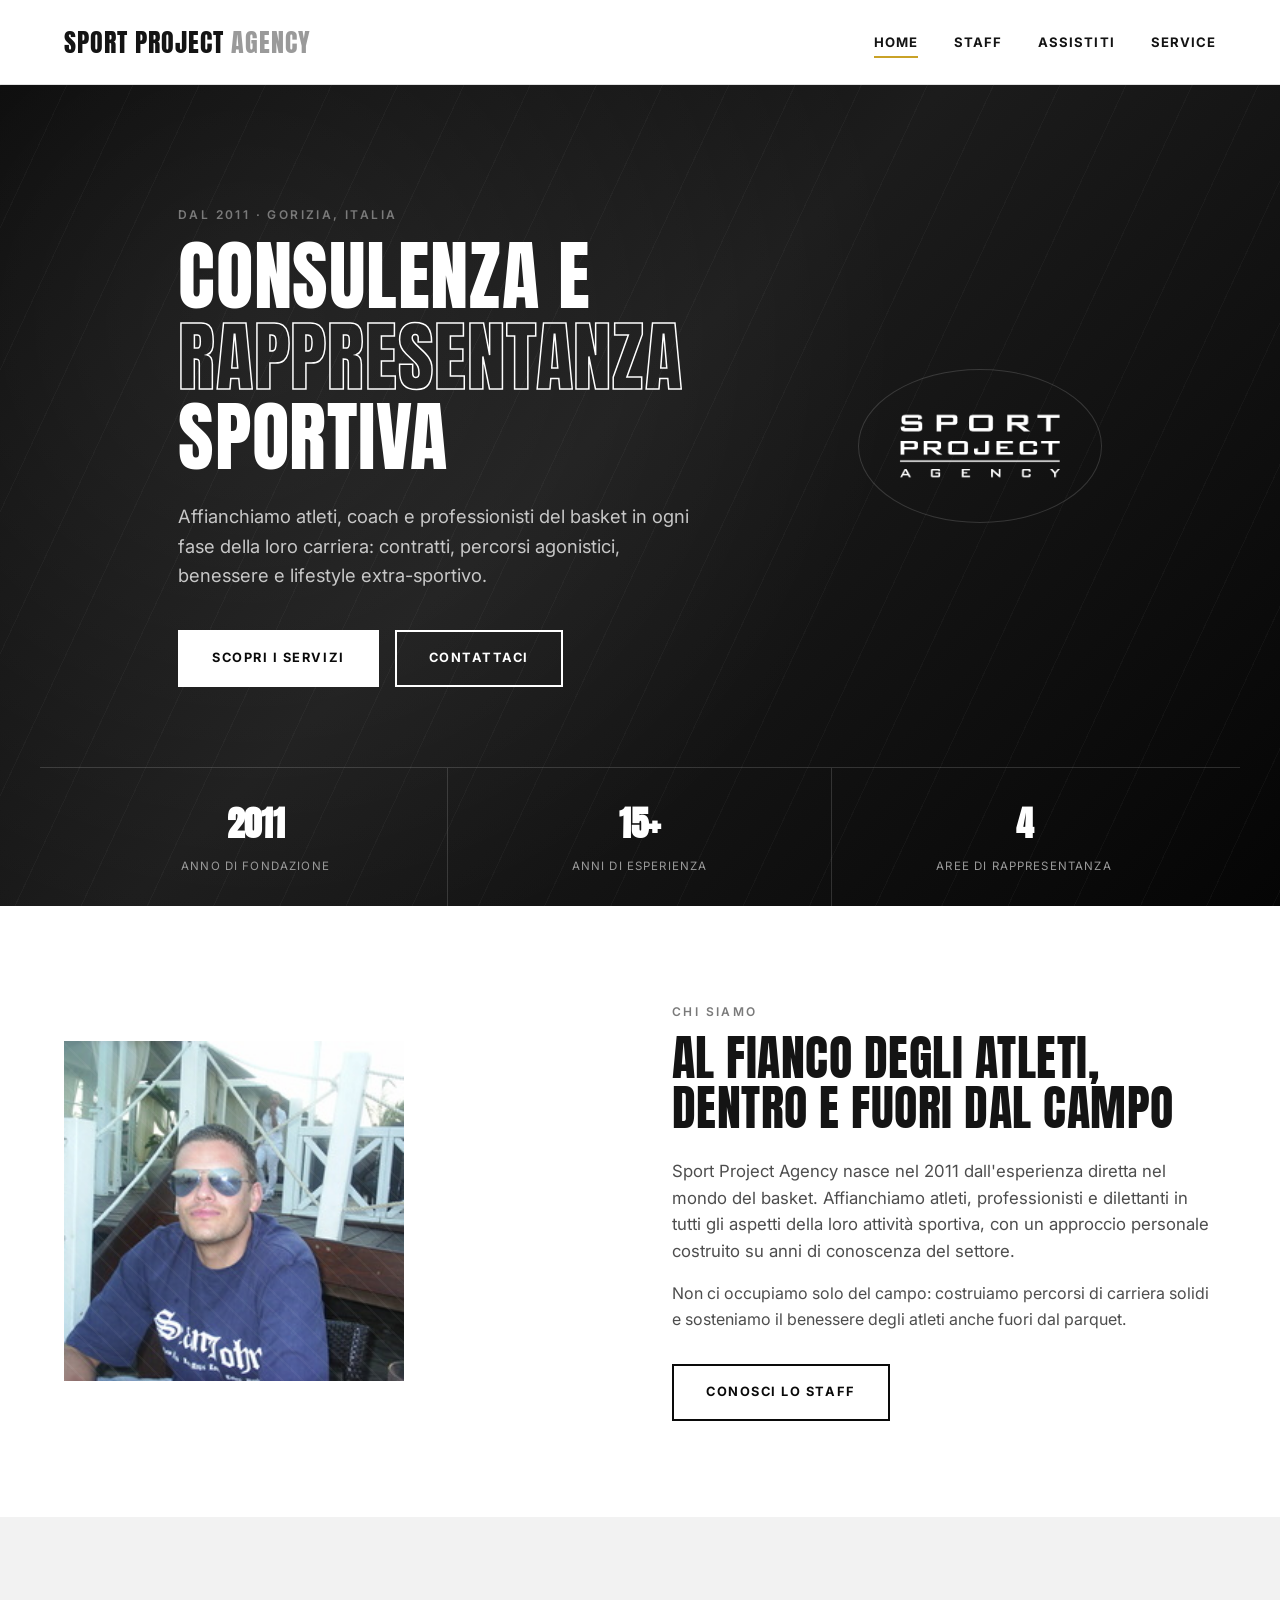
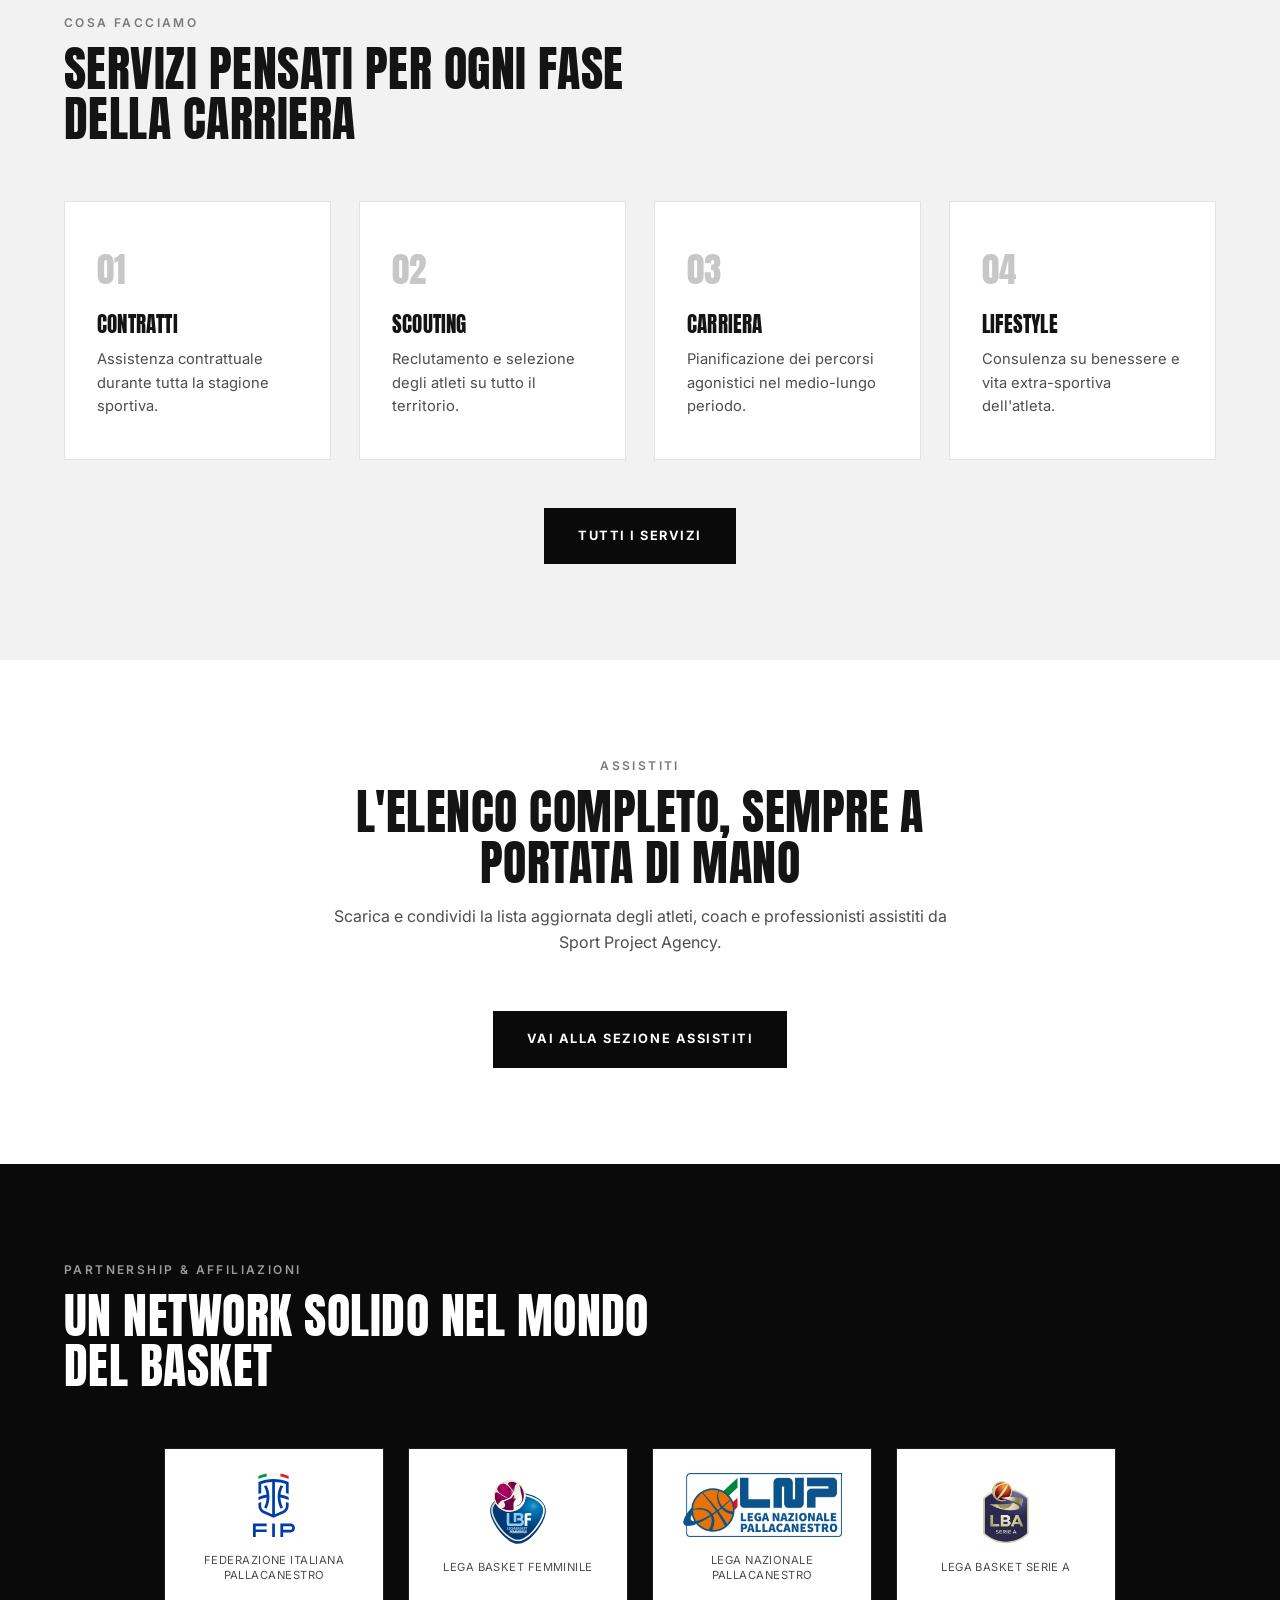
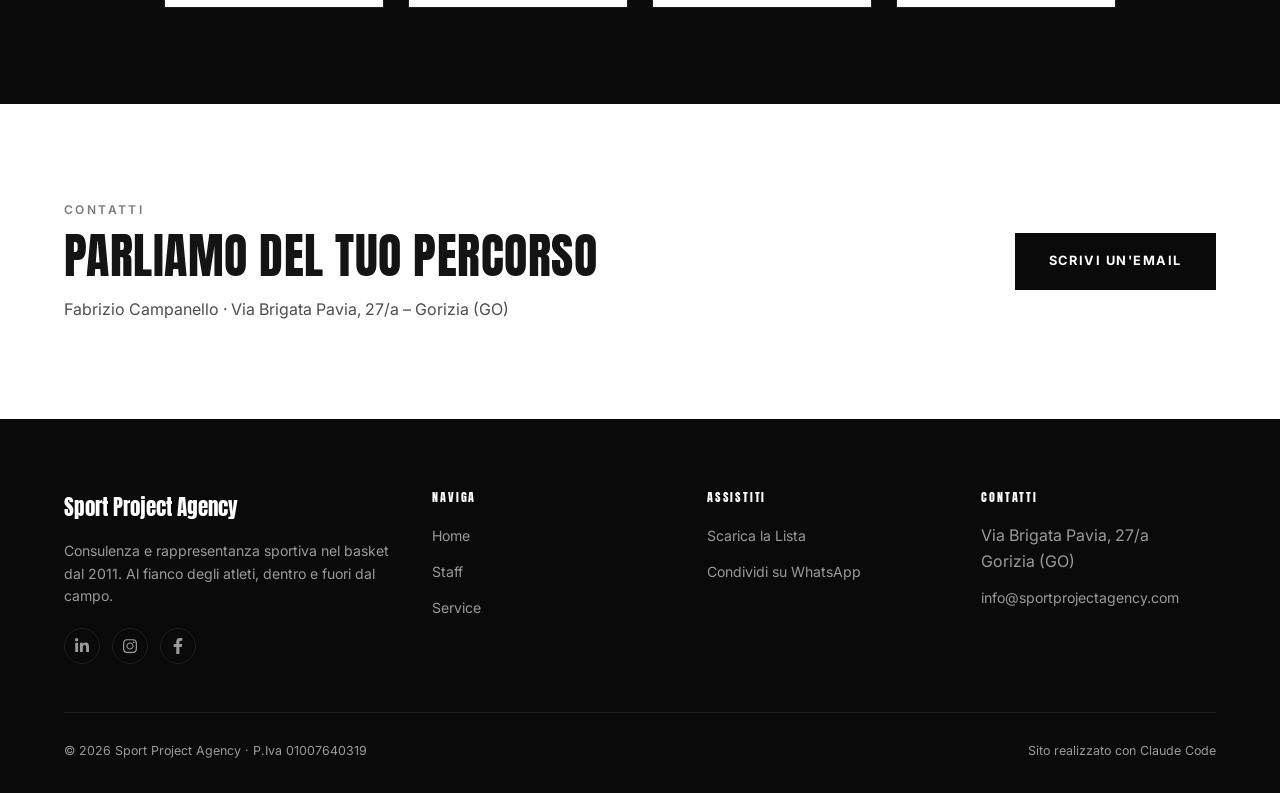
==== commit 25534df2: "Aggiunta foto reale nella sezione Chi Siamo Sostituito il placeholder con la foto di Fabrizio Campan" ====
--- a/index.html
+++ b/index.html
@@ -54,7 +54,7 @@
 
 <section class="section">
   <div class="container split reveal">
-    <div class="media-block square" data-label="Sport Project Agency"></div>
+    <div class="media-block square" style="max-width:340px"><img src="upload/fabri-1.jpg" alt="Fabrizio Campanello - Sport Project Agency" loading="lazy"></div>
     <div>
       <span class="eyebrow">Chi Siamo</span>
       <h2>Al fianco degli atleti, dentro e fuori dal campo</h2>
--- a/css/style.css
+++ b/css/style.css
@@ -396,6 +396,13 @@
 }
 
 .media-block.square { aspect-ratio: 1/1; }
+.media-block img {
+  position: absolute;
+  inset: 0;
+  width: 100%;
+  height: 100%;
+  object-fit: cover;
+}
 
 /* ---------- Cards ---------- */
 .grid {
